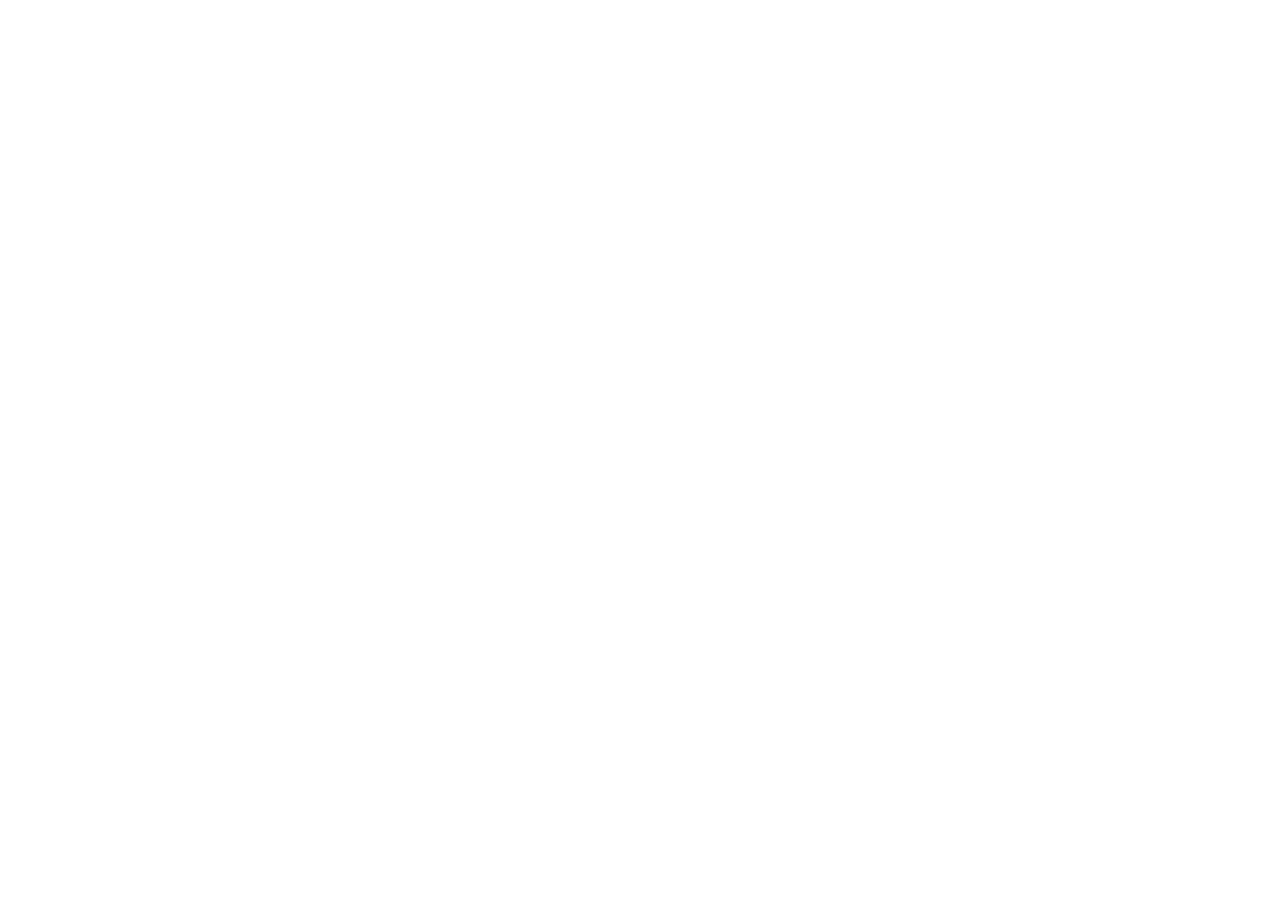
==== index.html @ fe797077 "init project" ====
<!DOCTYPE html>
<html lang="en">

<head>
    <meta charset="UTF-8">
    <meta name="viewport" content="width=device-width, initial-scale=1.0">
    <meta http-equiv="X-UA-Compatible" content="ie=edge">
    <title>Document</title>
</head>

<body>

</body>

</html>
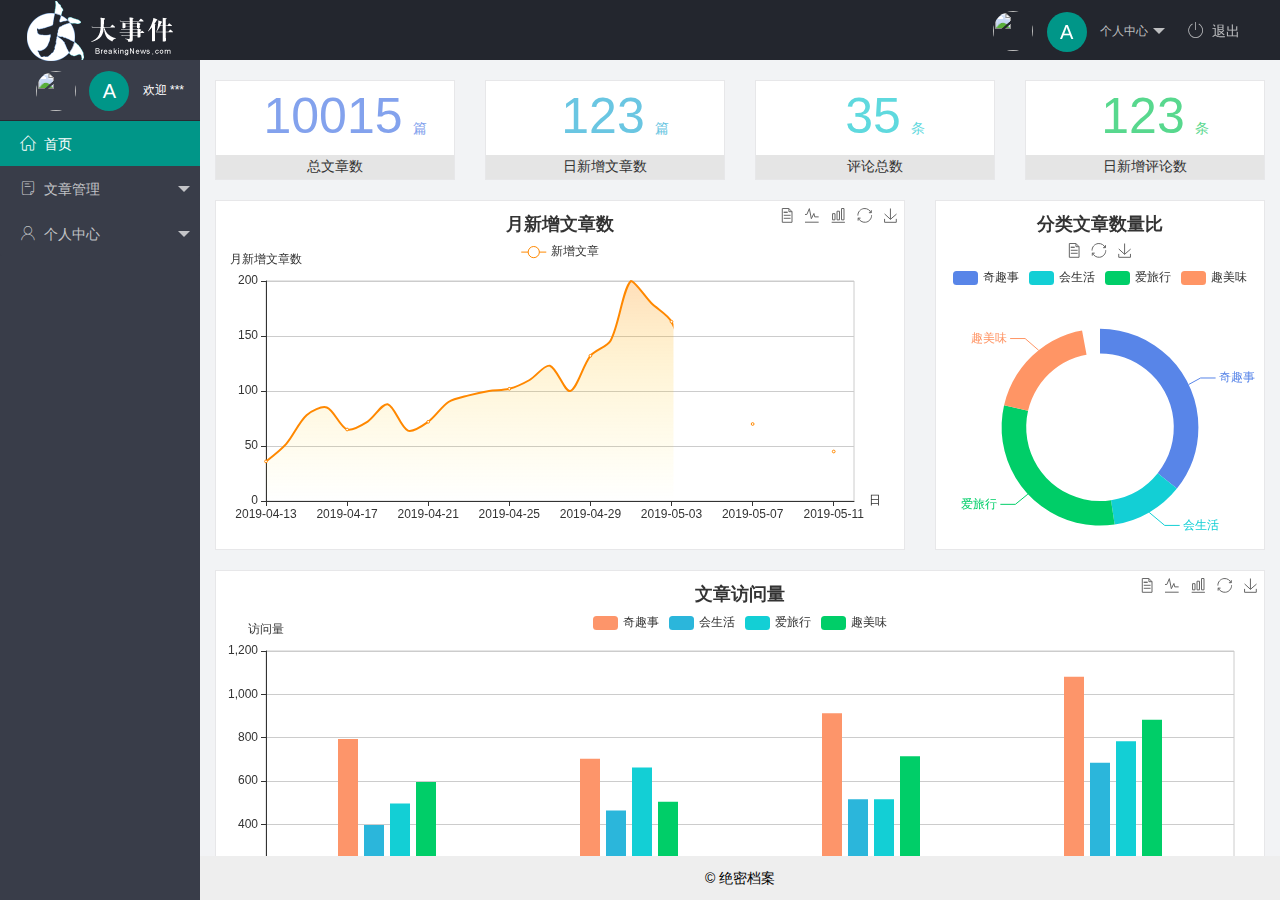
==== commit b5f67b08: "用户头像注册完成" ====
--- a/index.html
+++ b/index.html
@@ -2,14 +2,107 @@
 <html lang="en">
 
 <head>
-    <meta charset="UTF-8">
-    <meta name="viewport" content="width=device-width, initial-scale=1.0">
-    <meta http-equiv="X-UA-Compatible" content="ie=edge">
-    <title>Document</title>
+    <meta charset="UTF-8" />
+    <meta name="viewport" content="width=device-width, initial-scale=1.0" />
+    <title>后台主页</title>
+    <!-- 导入 layui 的样式表 -->
+    <link rel="stylesheet" href="./assets/lib/layui/css/layui.css" />
+    <!-- 导入第三方图标库 -->
+    <link rel="stylesheet" href="/assets/fonts/iconfont.css" />
+    <!-- 导入自己的样式表 -->
+    <link rel="stylesheet" href="./assets/css/index.css" />
 </head>
 
-<body>
+<body class="layui-layout-body">
+    <div class="layui-layout layui-layout-admin">
+        <div class="layui-header">
+            <div class="layui-logo">
+                <img src="./assets/images/logo.png" alt="" />
+            </div>
+            <!-- 头部区域（可配合layui已有的水平导航） -->
+            <ul class="layui-nav layui-layout-right">
+                <li class="layui-nav-item">
+                    <a href="javascript:;" class="userinfo">
+                        <img src="http://t.cn/RCzsdCq" class="layui-nav-img" />
+                        <span class="text-avatar">A</span> 个人中心
+                    </a>
+                    <dl class="layui-nav-child">
+                        <dd><a href="">基本资料</a></dd>
+                        <dd><a href="">更换头像</a></dd>
+                        <dd><a href="">重置密码</a></dd>
+                    </dl>
+                </li>
+                <li class="layui-nav-item">
+                    <a href=""><span class="iconfont icon-tuichu"></span>退出</a>
+                </li>
+            </ul>
+        </div>
 
+        <div class="layui-side layui-bg-black">
+            <div class="layui-side-scroll">
+                <div class="userinfo">
+                    <img src="http://t.cn/RCzsdCq" class="layui-nav-img" />
+                    <span class="text-avatar">A</span>
+                    <span id="welcome">欢迎 ***</span>
+                </div>
+                <!-- 左侧导航区域（可配合layui已有的垂直导航） -->
+                <!-- 添加 lay-shrink="all" 为了互斥性，控制是否展示其他兄弟子导航栏是否展开-->
+                <ul class="layui-nav layui-nav-tree" lay-shrink="all">
+                    <!--在47行代码添加 layui-this是为了显示首页高亮效果-->
+                    <li class="layui-nav-item layui-this">
+                        <!-- target="fm" 意思是指定在某一项打开  见82行代码 -->
+                        <a href="./home/dashboard.html" target="fm"><span class="iconfont icon-home"></span>首页</a>
+                    </li>
+                    <li class="layui-nav-item">
+                        <a class="" href="javascript:;"><span class="iconfont icon-16"></span>文章管理</a>
+                        <dl class="layui-nav-child">
+                            <dd>
+                                <a href="javascript:;"><i class="layui-icon layui-icon-app"></i>文章类别</a>
+                            </dd>
+                            <dd>
+                                <a href="javascript:;"><i class="layui-icon layui-icon-app"></i>文章列表</a>
+                            </dd>
+                            <dd>
+                                <a href="javascript:;"><i class="layui-icon layui-icon-app"></i>发布文章</a>
+                            </dd>
+                        </dl>
+                    </li>
+                    <li class="layui-nav-item">
+                        <a href="javascript:;"><span class="iconfont icon-user"></span>个人中心</a>
+                        <dl class="layui-nav-child">
+                            <dd>
+                                <a href="javascript:;"><i class="layui-icon layui-icon-app"></i>基本资料</a>
+                            </dd>
+                            <dd>
+                                <a href="javascript:;"><i class="layui-icon layui-icon-app"></i>更换头像</a>
+                            </dd>
+                            <dd>
+                                <a href="javascript:;"><i class="layui-icon layui-icon-app"></i>重置密码</a>
+                            </dd>
+                        </dl>
+                    </li>
+                </ul>
+            </div>
+        </div>
+
+        <div class="layui-body">
+            <!-- 内容主体区域 -->
+            <iframe name="fm" src="./home/dashboard.html" frameborder="0"></iframe>
+        </div>
+
+        <div class="layui-footer">
+            <!-- 底部固定区域 -->
+            © 绝密档案
+        </div>
+    </div>
+    <!-- 导入 layui 的JS文件 -->
+    <script src="./assets/lib/layui/layui.all.js"></script>
+    <!-- 导入jquery -->
+    <script src="./assets/lib/jquery.js"></script>
+    <!-- 导入自己封装的seabWPI文件 是为了访问url链接成功-->
+    <script src="./assets/js/baseAPI.js"></script>
+    <!-- 导入自己的index.js文件 -->
+    <script src="./assets/js/index.js"></script>
 </body>
 
 </html>--- a/assets/lib/layui/css/layui.css
+++ b/assets/lib/layui/css/layui.css
@@ -0,0 +1,2 @@
+/** layui-v2.5.5 MIT License By https://www.layui.com */
+ .layui-inline,img{display:inline-block;vertical-align:middle}h1,h2,h3,h4,h5,h6{font-weight:400}.layui-edge,.layui-header,.layui-inline,.layui-main{position:relative}.layui-body,.layui-edge,.layui-elip{overflow:hidden}.layui-btn,.layui-edge,.layui-inline,img{vertical-align:middle}.layui-btn,.layui-disabled,.layui-icon,.layui-unselect{-moz-user-select:none;-webkit-user-select:none;-ms-user-select:none}.layui-elip,.layui-form-checkbox span,.layui-form-pane .layui-form-label{text-overflow:ellipsis;white-space:nowrap}.layui-breadcrumb,.layui-tree-btnGroup{visibility:hidden}blockquote,body,button,dd,div,dl,dt,form,h1,h2,h3,h4,h5,h6,input,li,ol,p,pre,td,textarea,th,ul{margin:0;padding:0;-webkit-tap-highlight-color:rgba(0,0,0,0)}a:active,a:hover{outline:0}img{border:none}li{list-style:none}table{border-collapse:collapse;border-spacing:0}h4,h5,h6{font-size:100%}button,input,optgroup,option,select,textarea{font-family:inherit;font-size:inherit;font-style:inherit;font-weight:inherit;outline:0}pre{white-space:pre-wrap;white-space:-moz-pre-wrap;white-space:-pre-wrap;white-space:-o-pre-wrap;word-wrap:break-word}body{line-height:24px;font:14px Helvetica Neue,Helvetica,PingFang SC,Tahoma,Arial,sans-serif}hr{height:1px;margin:10px 0;border:0;clear:both}a{color:#333;text-decoration:none}a:hover{color:#777}a cite{font-style:normal;*cursor:pointer}.layui-border-box,.layui-border-box *{box-sizing:border-box}.layui-box,.layui-box *{box-sizing:content-box}.layui-clear{clear:both;*zoom:1}.layui-clear:after{content:'\20';clear:both;*zoom:1;display:block;height:0}.layui-inline{*display:inline;*zoom:1}.layui-edge{display:inline-block;width:0;height:0;border-width:6px;border-style:dashed;border-color:transparent}.layui-edge-top{top:-4px;border-bottom-color:#999;border-bottom-style:solid}.layui-edge-right{border-left-color:#999;border-left-style:solid}.layui-edge-bottom{top:2px;border-top-color:#999;border-top-style:solid}.layui-edge-left{border-right-color:#999;border-right-style:solid}.layui-disabled,.layui-disabled:hover{color:#d2d2d2!important;cursor:not-allowed!important}.layui-circle{border-radius:100%}.layui-show{display:block!important}.layui-hide{display:none!important}@font-face{font-family:layui-icon;src:url(../font/iconfont.eot?v=250);src:url(../font/iconfont.eot?v=250#iefix) format('embedded-opentype'),url(../font/iconfont.woff2?v=250) format('woff2'),url(../font/iconfont.woff?v=250) format('woff'),url(../font/iconfont.ttf?v=250) format('truetype'),url(../font/iconfont.svg?v=250#layui-icon) format('svg')}.layui-icon{font-family:layui-icon!important;font-size:16px;font-style:normal;-webkit-font-smoothing:antialiased;-moz-osx-font-smoothing:grayscale}.layui-icon-reply-fill:before{content:"\e611"}.layui-icon-set-fill:before{content:"\e614"}.layui-icon-menu-fill:before{content:"\e60f"}.layui-icon-search:before{content:"\e615"}.layui-icon-share:before{content:"\e641"}.layui-icon-set-sm:before{content:"\e620"}.layui-icon-engine:before{content:"\e628"}.layui-icon-close:before{content:"\1006"}.layui-icon-close-fill:before{content:"\1007"}.layui-icon-chart-screen:before{content:"\e629"}.layui-icon-star:before{content:"\e600"}.layui-icon-circle-dot:before{content:"\e617"}.layui-icon-chat:before{content:"\e606"}.layui-icon-release:before{content:"\e609"}.layui-icon-list:before{content:"\e60a"}.layui-icon-chart:before{content:"\e62c"}.layui-icon-ok-circle:before{content:"\1005"}.layui-icon-layim-theme:before{content:"\e61b"}.layui-icon-table:before{content:"\e62d"}.layui-icon-right:before{content:"\e602"}.layui-icon-left:before{content:"\e603"}.layui-icon-cart-simple:before{content:"\e698"}.layui-icon-face-cry:before{content:"\e69c"}.layui-icon-face-smile:before{content:"\e6af"}.layui-icon-survey:before{content:"\e6b2"}.layui-icon-tree:before{content:"\e62e"}.layui-icon-upload-circle:before{content:"\e62f"}.layui-icon-add-circle:before{content:"\e61f"}.layui-icon-download-circle:before{content:"\e601"}.layui-icon-templeate-1:before{content:"\e630"}.layui-icon-util:before{content:"\e631"}.layui-icon-face-surprised:before{content:"\e664"}.layui-icon-edit:before{content:"\e642"}.layui-icon-speaker:before{content:"\e645"}.layui-icon-down:before{content:"\e61a"}.layui-icon-file:before{content:"\e621"}.layui-icon-layouts:before{content:"\e632"}.layui-icon-rate-half:before{content:"\e6c9"}.layui-icon-add-circle-fine:before{content:"\e608"}.layui-icon-prev-circle:before{content:"\e633"}.layui-icon-read:before{content:"\e705"}.layui-icon-404:before{content:"\e61c"}.layui-icon-carousel:before{content:"\e634"}.layui-icon-help:before{content:"\e607"}.layui-icon-code-circle:before{content:"\e635"}.layui-icon-water:before{content:"\e636"}.layui-icon-username:before{content:"\e66f"}.layui-icon-find-fill:before{content:"\e670"}.layui-icon-about:before{content:"\e60b"}.layui-icon-location:before{content:"\e715"}.layui-icon-up:before{content:"\e619"}.layui-icon-pause:before{content:"\e651"}.layui-icon-date:before{content:"\e637"}.layui-icon-layim-uploadfile:before{content:"\e61d"}.layui-icon-delete:before{content:"\e640"}.layui-icon-play:before{content:"\e652"}.layui-icon-top:before{content:"\e604"}.layui-icon-friends:before{content:"\e612"}.layui-icon-refresh-3:before{content:"\e9aa"}.layui-icon-ok:before{content:"\e605"}.layui-icon-layer:before{content:"\e638"}.layui-icon-face-smile-fine:before{content:"\e60c"}.layui-icon-dollar:before{content:"\e659"}.layui-icon-group:before{content:"\e613"}.layui-icon-layim-download:before{content:"\e61e"}.layui-icon-picture-fine:before{content:"\e60d"}.layui-icon-link:before{content:"\e64c"}.layui-icon-diamond:before{content:"\e735"}.layui-icon-log:before{content:"\e60e"}.layui-icon-rate-solid:before{content:"\e67a"}.layui-icon-fonts-del:before{content:"\e64f"}.layui-icon-unlink:before{content:"\e64d"}.layui-icon-fonts-clear:before{content:"\e639"}.layui-icon-triangle-r:before{content:"\e623"}.layui-icon-circle:before{content:"\e63f"}.layui-icon-radio:before{content:"\e643"}.layui-icon-align-center:before{content:"\e647"}.layui-icon-align-right:before{content:"\e648"}.layui-icon-align-left:before{content:"\e649"}.layui-icon-loading-1:before{content:"\e63e"}.layui-icon-return:before{content:"\e65c"}.layui-icon-fonts-strong:before{content:"\e62b"}.layui-icon-upload:before{content:"\e67c"}.layui-icon-dialogue:before{content:"\e63a"}.layui-icon-video:before{content:"\e6ed"}.layui-icon-headset:before{content:"\e6fc"}.layui-icon-cellphone-fine:before{content:"\e63b"}.layui-icon-add-1:before{content:"\e654"}.layui-icon-face-smile-b:before{content:"\e650"}.layui-icon-fonts-html:before{content:"\e64b"}.layui-icon-form:before{content:"\e63c"}.layui-icon-cart:before{content:"\e657"}.layui-icon-camera-fill:before{content:"\e65d"}.layui-icon-tabs:before{content:"\e62a"}.layui-icon-fonts-code:before{content:"\e64e"}.layui-icon-fire:before{content:"\e756"}.layui-icon-set:before{content:"\e716"}.layui-icon-fonts-u:before{content:"\e646"}.layui-icon-triangle-d:before{content:"\e625"}.layui-icon-tips:before{content:"\e702"}.layui-icon-picture:before{content:"\e64a"}.layui-icon-more-vertical:before{content:"\e671"}.layui-icon-flag:before{content:"\e66c"}.layui-icon-loading:before{content:"\e63d"}.layui-icon-fonts-i:before{content:"\e644"}.layui-icon-refresh-1:before{content:"\e666"}.layui-icon-rmb:before{content:"\e65e"}.layui-icon-home:before{content:"\e68e"}.layui-icon-user:before{content:"\e770"}.layui-icon-notice:before{content:"\e667"}.layui-icon-login-weibo:before{content:"\e675"}.layui-icon-voice:before{content:"\e688"}.layui-icon-upload-drag:before{content:"\e681"}.layui-icon-login-qq:before{content:"\e676"}.layui-icon-snowflake:before{content:"\e6b1"}.layui-icon-file-b:before{content:"\e655"}.layui-icon-template:before{content:"\e663"}.layui-icon-auz:before{content:"\e672"}.layui-icon-console:before{content:"\e665"}.layui-icon-app:before{content:"\e653"}.layui-icon-prev:before{content:"\e65a"}.layui-icon-website:before{content:"\e7ae"}.layui-icon-next:before{content:"\e65b"}.layui-icon-component:before{content:"\e857"}.layui-icon-more:before{content:"\e65f"}.layui-icon-login-wechat:before{content:"\e677"}.layui-icon-shrink-right:before{content:"\e668"}.layui-icon-spread-left:before{content:"\e66b"}.layui-icon-camera:before{content:"\e660"}.layui-icon-note:before{content:"\e66e"}.layui-icon-refresh:before{content:"\e669"}.layui-icon-female:before{content:"\e661"}.layui-icon-male:before{content:"\e662"}.layui-icon-password:before{content:"\e673"}.layui-icon-senior:before{content:"\e674"}.layui-icon-theme:before{content:"\e66a"}.layui-icon-tread:before{content:"\e6c5"}.layui-icon-praise:before{content:"\e6c6"}.layui-icon-star-fill:before{content:"\e658"}.layui-icon-rate:before{content:"\e67b"}.layui-icon-template-1:before{content:"\e656"}.layui-icon-vercode:before{content:"\e679"}.layui-icon-cellphone:before{content:"\e678"}.layui-icon-screen-full:before{content:"\e622"}.layui-icon-screen-restore:before{content:"\e758"}.layui-icon-cols:before{content:"\e610"}.layui-icon-export:before{content:"\e67d"}.layui-icon-print:before{content:"\e66d"}.layui-icon-slider:before{content:"\e714"}.layui-icon-addition:before{content:"\e624"}.layui-icon-subtraction:before{content:"\e67e"}.layui-icon-service:before{content:"\e626"}.layui-icon-transfer:before{content:"\e691"}.layui-main{width:1140px;margin:0 auto}.layui-header{z-index:1000;height:60px}.layui-header a:hover{transition:all .5s;-webkit-transition:all .5s}.layui-side{position:fixed;left:0;top:0;bottom:0;z-index:999;width:200px;overflow-x:hidden}.layui-side-scroll{position:relative;width:220px;height:100%;overflow-x:hidden}.layui-body{position:absolute;left:200px;right:0;top:0;bottom:0;z-index:998;width:auto;overflow-y:auto;box-sizing:border-box}.layui-layout-body{overflow:hidden}.layui-layout-admin .layui-header{background-color:#23262E}.layui-layout-admin .layui-side{top:60px;width:200px;overflow-x:hidden}.layui-layout-admin .layui-body{position:fixed;top:60px;bottom:44px}.layui-layout-admin .layui-main{width:auto;margin:0 15px}.layui-layout-admin .layui-footer{position:fixed;left:200px;right:0;bottom:0;height:44px;line-height:44px;padding:0 15px;background-color:#eee}.layui-layout-admin .layui-logo{position:absolute;left:0;top:0;width:200px;height:100%;line-height:60px;text-align:center;color:#009688;font-size:16px}.layui-layout-admin .layui-header .layui-nav{background:0 0}.layui-layout-left{position:absolute!important;left:200px;top:0}.layui-layout-right{position:absolute!important;right:0;top:0}.layui-container{position:relative;margin:0 auto;padding:0 15px;box-sizing:border-box}.layui-fluid{position:relative;margin:0 auto;padding:0 15px}.layui-row:after,.layui-row:before{content:'';display:block;clear:both}.layui-col-lg1,.layui-col-lg10,.layui-col-lg11,.layui-col-lg12,.layui-col-lg2,.layui-col-lg3,.layui-col-lg4,.layui-col-lg5,.layui-col-lg6,.layui-col-lg7,.layui-col-lg8,.layui-col-lg9,.layui-col-md1,.layui-col-md10,.layui-col-md11,.layui-col-md12,.layui-col-md2,.layui-col-md3,.layui-col-md4,.layui-col-md5,.layui-col-md6,.layui-col-md7,.layui-col-md8,.layui-col-md9,.layui-col-sm1,.layui-col-sm10,.layui-col-sm11,.layui-col-sm12,.layui-col-sm2,.layui-col-sm3,.layui-col-sm4,.layui-col-sm5,.layui-col-sm6,.layui-col-sm7,.layui-col-sm8,.layui-col-sm9,.layui-col-xs1,.layui-col-xs10,.layui-col-xs11,.layui-col-xs12,.layui-col-xs2,.layui-col-xs3,.layui-col-xs4,.layui-col-xs5,.layui-col-xs6,.layui-col-xs7,.layui-col-xs8,.layui-col-xs9{position:relative;display:block;box-sizing:border-box}.layui-col-xs1,.layui-col-xs10,.layui-col-xs11,.layui-col-xs12,.layui-col-xs2,.layui-col-xs3,.layui-col-xs4,.layui-col-xs5,.layui-col-xs6,.layui-col-xs7,.layui-col-xs8,.layui-col-xs9{float:left}.layui-col-xs1{width:8.33333333%}.layui-col-xs2{width:16.66666667%}.layui-col-xs3{width:25%}.layui-col-xs4{width:33.33333333%}.layui-col-xs5{width:41.66666667%}.layui-col-xs6{width:50%}.layui-col-xs7{width:58.33333333%}.layui-col-xs8{width:66.66666667%}.layui-col-xs9{width:75%}.layui-col-xs10{width:83.33333333%}.layui-col-xs11{width:91.66666667%}.layui-col-xs12{width:100%}.layui-col-xs-offset1{margin-left:8.33333333%}.layui-col-xs-offset2{margin-left:16.66666667%}.layui-col-xs-offset3{margin-left:25%}.layui-col-xs-offset4{margin-left:33.33333333%}.layui-col-xs-offset5{margin-left:41.66666667%}.layui-col-xs-offset6{margin-left:50%}.layui-col-xs-offset7{margin-left:58.33333333%}.layui-col-xs-offset8{margin-left:66.66666667%}.layui-col-xs-offset9{margin-left:75%}.layui-col-xs-offset10{margin-left:83.33333333%}.layui-col-xs-offset11{margin-left:91.66666667%}.layui-col-xs-offset12{margin-left:100%}@media screen and (max-width:768px){.layui-hide-xs{display:none!important}.layui-show-xs-block{display:block!important}.layui-show-xs-inline{display:inline!important}.layui-show-xs-inline-block{display:inline-block!important}}@media screen and (min-width:768px){.layui-container{width:750px}.layui-hide-sm{display:none!important}.layui-show-sm-block{display:block!important}.layui-show-sm-inline{display:inline!important}.layui-show-sm-inline-block{display:inline-block!important}.layui-col-sm1,.layui-col-sm10,.layui-col-sm11,.layui-col-sm12,.layui-col-sm2,.layui-col-sm3,.layui-col-sm4,.layui-col-sm5,.layui-col-sm6,.layui-col-sm7,.layui-col-sm8,.layui-col-sm9{float:left}.layui-col-sm1{width:8.33333333%}.layui-col-sm2{width:16.66666667%}.layui-col-sm3{width:25%}.layui-col-sm4{width:33.33333333%}.layui-col-sm5{width:41.66666667%}.layui-col-sm6{width:50%}.layui-col-sm7{width:58.33333333%}.layui-col-sm8{width:66.66666667%}.layui-col-sm9{width:75%}.layui-col-sm10{width:83.33333333%}.layui-col-sm11{width:91.66666667%}.layui-col-sm12{width:100%}.layui-col-sm-offset1{margin-left:8.33333333%}.layui-col-sm-offset2{margin-left:16.66666667%}.layui-col-sm-offset3{margin-left:25%}.layui-col-sm-offset4{margin-left:33.33333333%}.layui-col-sm-offset5{margin-left:41.66666667%}.layui-col-sm-offset6{margin-left:50%}.layui-col-sm-offset7{margin-left:58.33333333%}.layui-col-sm-offset8{margin-left:66.66666667%}.layui-col-sm-offset9{margin-left:75%}.layui-col-sm-offset10{margin-left:83.33333333%}.layui-col-sm-offset11{margin-left:91.66666667%}.layui-col-sm-offset12{margin-left:100%}}@media screen and (min-width:992px){.layui-container{width:970px}.layui-hide-md{display:none!important}.layui-show-md-block{display:block!important}.layui-show-md-inline{display:inline!important}.layui-show-md-inline-block{display:inline-block!important}.layui-col-md1,.layui-col-md10,.layui-col-md11,.layui-col-md12,.layui-col-md2,.layui-col-md3,.layui-col-md4,.layui-col-md5,.layui-col-md6,.layui-col-md7,.layui-col-md8,.layui-col-md9{float:left}.layui-col-md1{width:8.33333333%}.layui-col-md2{width:16.66666667%}.layui-col-md3{width:25%}.layui-col-md4{width:33.33333333%}.layui-col-md5{width:41.66666667%}.layui-col-md6{width:50%}.layui-col-md7{width:58.33333333%}.layui-col-md8{width:66.66666667%}.layui-col-md9{width:75%}.layui-col-md10{width:83.33333333%}.layui-col-md11{width:91.66666667%}.layui-col-md12{width:100%}.layui-col-md-offset1{margin-left:8.33333333%}.layui-col-md-offset2{margin-left:16.66666667%}.layui-col-md-offset3{margin-left:25%}.layui-col-md-offset4{margin-left:33.33333333%}.layui-col-md-offset5{margin-left:41.66666667%}.layui-col-md-offset6{margin-left:50%}.layui-col-md-offset7{margin-left:58.33333333%}.layui-col-md-offset8{margin-left:66.66666667%}.layui-col-md-offset9{margin-left:75%}.layui-col-md-offset10{margin-left:83.33333333%}.layui-col-md-offset11{margin-left:91.66666667%}.layui-col-md-offset12{margin-left:100%}}@media screen and (min-width:1200px){.layui-container{width:1170px}.layui-hide-lg{display:none!important}.layui-show-lg-block{display:block!important}.layui-show-lg-inline{display:inline!important}.layui-show-lg-inline-block{display:inline-block!important}.layui-col-lg1,.layui-col-lg10,.layui-col-lg11,.layui-col-lg12,.layui-col-lg2,.layui-col-lg3,.layui-col-lg4,.layui-col-lg5,.layui-col-lg6,.layui-col-lg7,.layui-col-lg8,.layui-col-lg9{float:left}.layui-col-lg1{width:8.33333333%}.layui-col-lg2{width:16.66666667%}.layui-col-lg3{width:25%}.layui-col-lg4{width:33.33333333%}.layui-col-lg5{width:41.66666667%}.layui-col-lg6{width:50%}.layui-col-lg7{width:58.33333333%}.layui-col-lg8{width:66.66666667%}.layui-col-lg9{width:75%}.layui-col-lg10{width:83.33333333%}.layui-col-lg11{width:91.66666667%}.layui-col-lg12{width:100%}.layui-col-lg-offset1{margin-left:8.33333333%}.layui-col-lg-offset2{margin-left:16.66666667%}.layui-col-lg-offset3{margin-left:25%}.layui-col-lg-offset4{margin-left:33.33333333%}.layui-col-lg-offset5{margin-left:41.66666667%}.layui-col-lg-offset6{margin-left:50%}.layui-col-lg-offset7{margin-left:58.33333333%}.layui-col-lg-offset8{margin-left:66.66666667%}.layui-col-lg-offset9{margin-left:75%}.layui-col-lg-offset10{margin-left:83.33333333%}.layui-col-lg-offset11{margin-left:91.66666667%}.layui-col-lg-offset12{margin-left:100%}}.layui-col-space1{margin:-.5px}.layui-col-space1>*{padding:.5px}.layui-col-space3{margin:-1.5px}.layui-col-space3>*{padding:1.5px}.layui-col-space5{margin:-2.5px}.layui-col-space5>*{padding:2.5px}.layui-col-space8{margin:-3.5px}.layui-col-space8>*{padding:3.5px}.layui-col-space10{margin:-5px}.layui-col-space10>*{padding:5px}.layui-col-space12{margin:-6px}.layui-col-space12>*{padding:6px}.layui-col-space15{margin:-7.5px}.layui-col-space15>*{padding:7.5px}.layui-col-space18{margin:-9px}.layui-col-space18>*{padding:9px}.layui-col-space20{margin:-10px}.layui-col-space20>*{padding:10px}.layui-col-space22{margin:-11px}.layui-col-space22>*{padding:11px}.layui-col-space25{margin:-12.5px}.layui-col-space25>*{padding:12.5px}.layui-col-space30{margin:-15px}.layui-col-space30>*{padding:15px}.layui-btn,.layui-input,.layui-select,.layui-textarea,.layui-upload-button{outline:0;-webkit-appearance:none;transition:all .3s;-webkit-transition:all .3s;box-sizing:border-box}.layui-elem-quote{margin-bottom:10px;padding:15px;line-height:22px;border-left:5px solid #009688;border-radius:0 2px 2px 0;background-color:#f2f2f2}.layui-quote-nm{border-style:solid;border-width:1px 1px 1px 5px;background:0 0}.layui-elem-field{margin-bottom:10px;padding:0;border-width:1px;border-style:solid}.layui-elem-field legend{margin-left:20px;padding:0 10px;font-size:20px;font-weight:300}.layui-field-title{margin:10px 0 20px;border-width:1px 0 0}.layui-field-box{padding:10px 15px}.layui-field-title .layui-field-box{padding:10px 0}.layui-progress{position:relative;height:6px;border-radius:20px;background-color:#e2e2e2}.layui-progress-bar{position:absolute;left:0;top:0;width:0;max-width:100%;height:6px;border-radius:20px;text-align:right;background-color:#5FB878;transition:all .3s;-webkit-transition:all .3s}.layui-progress-big,.layui-progress-big .layui-progress-bar{height:18px;line-height:18px}.layui-progress-text{position:relative;top:-20px;line-height:18px;font-size:12px;color:#666}.layui-progress-big .layui-progress-text{position:static;padding:0 10px;color:#fff}.layui-collapse{border-width:1px;border-style:solid;border-radius:2px}.layui-colla-content,.layui-colla-item{border-top-width:1px;border-top-style:solid}.layui-colla-item:first-child{border-top:none}.layui-colla-title{position:relative;height:42px;line-height:42px;padding:0 15px 0 35px;color:#333;background-color:#f2f2f2;cursor:pointer;font-size:14px;overflow:hidden}.layui-colla-content{display:none;padding:10px 15px;line-height:22px;color:#666}.layui-colla-icon{position:absolute;left:15px;top:0;font-size:14px}.layui-card{margin-bottom:15px;border-radius:2px;background-color:#fff;box-shadow:0 1px 2px 0 rgba(0,0,0,.05)}.layui-card:last-child{margin-bottom:0}.layui-card-header{position:relative;height:42px;line-height:42px;padding:0 15px;border-bottom:1px solid #f6f6f6;color:#333;border-radius:2px 2px 0 0;font-size:14px}.layui-bg-black,.layui-bg-blue,.layui-bg-cyan,.layui-bg-green,.layui-bg-orange,.layui-bg-red{color:#fff!important}.layui-card-body{position:relative;padding:10px 15px;line-height:24px}.layui-card-body[pad15]{padding:15px}.layui-card-body[pad20]{padding:20px}.layui-card-body .layui-table{margin:5px 0}.layui-card .layui-tab{margin:0}.layui-panel-window{position:relative;padding:15px;border-radius:0;border-top:5px solid #E6E6E6;background-color:#fff}.layui-auxiliar-moving{position:fixed;left:0;right:0;top:0;bottom:0;width:100%;height:100%;background:0 0;z-index:9999999999}.layui-form-label,.layui-form-mid,.layui-form-select,.layui-input-block,.layui-input-inline,.layui-textarea{position:relative}.layui-bg-red{background-color:#FF5722!important}.layui-bg-orange{background-color:#FFB800!important}.layui-bg-green{background-color:#009688!important}.layui-bg-cyan{background-color:#2F4056!important}.layui-bg-blue{background-color:#1E9FFF!important}.layui-bg-black{background-color:#393D49!important}.layui-bg-gray{background-color:#eee!important;color:#666!important}.layui-badge-rim,.layui-colla-content,.layui-colla-item,.layui-collapse,.layui-elem-field,.layui-form-pane .layui-form-item[pane],.layui-form-pane .layui-form-label,.layui-input,.layui-layedit,.layui-layedit-tool,.layui-quote-nm,.layui-select,.layui-tab-bar,.layui-tab-card,.layui-tab-title,.layui-tab-title .layui-this:after,.layui-textarea{border-color:#e6e6e6}.layui-timeline-item:before,hr{background-color:#e6e6e6}.layui-text{line-height:22px;font-size:14px;color:#666}.layui-text h1,.layui-text h2,.layui-text h3{font-weight:500;color:#333}.layui-text h1{font-size:30px}.layui-text h2{font-size:24px}.layui-text h3{font-size:18px}.layui-text a:not(.layui-btn){color:#01AAED}.layui-text a:not(.layui-btn):hover{text-decoration:underline}.layui-text ul{padding:5px 0 5px 15px}.layui-text ul li{margin-top:5px;list-style-type:disc}.layui-text em,.layui-word-aux{color:#999!important;padding:0 5px!important}.layui-btn{display:inline-block;height:38px;line-height:38px;padding:0 18px;background-color:#009688;color:#fff;white-space:nowrap;text-align:center;font-size:14px;border:none;border-radius:2px;cursor:pointer}.layui-btn:hover{opacity:.8;filter:alpha(opacity=80);color:#fff}.layui-btn:active{opacity:1;filter:alpha(opacity=100)}.layui-btn+.layui-btn{margin-left:10px}.layui-btn-container{font-size:0}.layui-btn-container .layui-btn{margin-right:10px;margin-bottom:10px}.layui-btn-container .layui-btn+.layui-btn{margin-left:0}.layui-table .layui-btn-container .layui-btn{margin-bottom:9px}.layui-btn-radius{border-radius:100px}.layui-btn .layui-icon{margin-right:3px;font-size:18px;vertical-align:bottom;vertical-align:middle\9}.layui-btn-primary{border:1px solid #C9C9C9;background-color:#fff;color:#555}.layui-btn-primary:hover{border-color:#009688;color:#333}.layui-btn-normal{background-color:#1E9FFF}.layui-btn-warm{background-color:#FFB800}.layui-btn-danger{background-color:#FF5722}.layui-btn-checked{background-color:#5FB878}.layui-btn-disabled,.layui-btn-disabled:active,.layui-btn-disabled:hover{border:1px solid #e6e6e6;background-color:#FBFBFB;color:#C9C9C9;cursor:not-allowed;opacity:1}.layui-btn-lg{height:44px;line-height:44px;padding:0 25px;font-size:16px}.layui-btn-sm{height:30px;line-height:30px;padding:0 10px;font-size:12px}.layui-btn-sm i{font-size:16px!important}.layui-btn-xs{height:22px;line-height:22px;padding:0 5px;font-size:12px}.layui-btn-xs i{font-size:14px!important}.layui-btn-group{display:inline-block;vertical-align:middle;font-size:0}.layui-btn-group .layui-btn{margin-left:0!important;margin-right:0!important;border-left:1px solid rgba(255,255,255,.5);border-radius:0}.layui-btn-group .layui-btn-primary{border-left:none}.layui-btn-group .layui-btn-primary:hover{border-color:#C9C9C9;color:#009688}.layui-btn-group .layui-btn:first-child{border-left:none;border-radius:2px 0 0 2px}.layui-btn-group .layui-btn-primary:first-child{border-left:1px solid #c9c9c9}.layui-btn-group .layui-btn:last-child{border-radius:0 2px 2px 0}.layui-btn-group .layui-btn+.layui-btn{margin-left:0}.layui-btn-group+.layui-btn-group{margin-left:10px}.layui-btn-fluid{width:100%}.layui-input,.layui-select,.layui-textarea{height:38px;line-height:1.3;line-height:38px\9;border-width:1px;border-style:solid;background-color:#fff;border-radius:2px}.layui-input::-webkit-input-placeholder,.layui-select::-webkit-input-placeholder,.layui-textarea::-webkit-input-placeholder{line-height:1.3}.layui-input,.layui-textarea{display:block;width:100%;padding-left:10px}.layui-input:hover,.layui-textarea:hover{border-color:#D2D2D2!important}.layui-input:focus,.layui-textarea:focus{border-color:#C9C9C9!important}.layui-textarea{min-height:100px;height:auto;line-height:20px;padding:6px 10px;resize:vertical}.layui-select{padding:0 10px}.layui-form input[type=checkbox],.layui-form input[type=radio],.layui-form select{display:none}.layui-form [lay-ignore]{display:initial}.layui-form-item{margin-bottom:15px;clear:both;*zoom:1}.layui-form-item:after{content:'\20';clear:both;*zoom:1;display:block;height:0}.layui-form-label{float:left;display:block;padding:9px 15px;width:80px;font-weight:400;line-height:20px;text-align:right}.layui-form-label-col{display:block;float:none;padding:9px 0;line-height:20px;text-align:left}.layui-form-item .layui-inline{margin-bottom:5px;margin-right:10px}.layui-input-block{margin-left:110px;min-height:36px}.layui-input-inline{display:inline-block;vertical-align:middle}.layui-form-item .layui-input-inline{float:left;width:190px;margin-right:10px}.layui-form-text .layui-input-inline{width:auto}.layui-form-mid{float:left;display:block;padding:9px 0!important;line-height:20px;margin-right:10px}.layui-form-danger+.layui-form-select .layui-input,.layui-form-danger:focus{border-color:#FF5722!important}.layui-form-select .layui-input{padding-right:30px;cursor:pointer}.layui-form-select .layui-edge{position:absolute;right:10px;top:50%;margin-top:-3px;cursor:pointer;border-width:6px;border-top-color:#c2c2c2;border-top-style:solid;transition:all .3s;-webkit-transition:all .3s}.layui-form-select dl{display:none;position:absolute;left:0;top:42px;padding:5px 0;z-index:899;min-width:100%;border:1px solid #d2d2d2;max-height:300px;overflow-y:auto;background-color:#fff;border-radius:2px;box-shadow:0 2px 4px rgba(0,0,0,.12);box-sizing:border-box}.layui-form-select dl dd,.layui-form-select dl dt{padding:0 10px;line-height:36px;white-space:nowrap;overflow:hidden;text-overflow:ellipsis}.layui-form-select dl dt{font-size:12px;color:#999}.layui-form-select dl dd{cursor:pointer}.layui-form-select dl dd:hover{background-color:#f2f2f2;-webkit-transition:.5s all;transition:.5s all}.layui-form-select .layui-select-group dd{padding-left:20px}.layui-form-select dl dd.layui-select-tips{padding-left:10px!important;color:#999}.layui-form-select dl dd.layui-this{background-color:#5FB878;color:#fff}.layui-form-checkbox,.layui-form-select dl dd.layui-disabled{background-color:#fff}.layui-form-selected dl{display:block}.layui-form-checkbox,.layui-form-checkbox *,.layui-form-switch{display:inline-block;vertical-align:middle}.layui-form-selected .layui-edge{margin-top:-9px;-webkit-transform:rotate(180deg);transform:rotate(180deg);margin-top:-3px\9}:root .layui-form-selected .layui-edge{margin-top:-9px\0/IE9}.layui-form-selectup dl{top:auto;bottom:42px}.layui-select-none{margin:5px 0;text-align:center;color:#999}.layui-select-disabled .layui-disabled{border-color:#eee!important}.layui-select-disabled .layui-edge{border-top-color:#d2d2d2}.layui-form-checkbox{position:relative;height:30px;line-height:30px;margin-right:10px;padding-right:30px;cursor:pointer;font-size:0;-webkit-transition:.1s linear;transition:.1s linear;box-sizing:border-box}.layui-form-checkbox span{padding:0 10px;height:100%;font-size:14px;border-radius:2px 0 0 2px;background-color:#d2d2d2;color:#fff;overflow:hidden}.layui-form-checkbox:hover span{background-color:#c2c2c2}.layui-form-checkbox i{position:absolute;right:0;top:0;width:30px;height:28px;border:1px solid #d2d2d2;border-left:none;border-radius:0 2px 2px 0;color:#fff;font-size:20px;text-align:center}.layui-form-checkbox:hover i{border-color:#c2c2c2;color:#c2c2c2}.layui-form-checked,.layui-form-checked:hover{border-color:#5FB878}.layui-form-checked span,.layui-form-checked:hover span{background-color:#5FB878}.layui-form-checked i,.layui-form-checked:hover i{color:#5FB878}.layui-form-item .layui-form-checkbox{margin-top:4px}.layui-form-checkbox[lay-skin=primary]{height:auto!important;line-height:normal!important;min-width:18px;min-height:18px;border:none!important;margin-right:0;padding-left:28px;padding-right:0;background:0 0}.layui-form-checkbox[lay-skin=primary] span{padding-left:0;padding-right:15px;line-height:18px;background:0 0;color:#666}.layui-form-checkbox[lay-skin=primary] i{right:auto;left:0;width:16px;height:16px;line-height:16px;border:1px solid #d2d2d2;font-size:12px;border-radius:2px;background-color:#fff;-webkit-transition:.1s linear;transition:.1s linear}.layui-form-checkbox[lay-skin=primary]:hover i{border-color:#5FB878;color:#fff}.layui-form-checked[lay-skin=primary] i{border-color:#5FB878!important;background-color:#5FB878;color:#fff}.layui-checkbox-disbaled[lay-skin=primary] span{background:0 0!important;color:#c2c2c2}.layui-checkbox-disbaled[lay-skin=primary]:hover i{border-color:#d2d2d2}.layui-form-item .layui-form-checkbox[lay-skin=primary]{margin-top:10px}.layui-form-switch{position:relative;height:22px;line-height:22px;min-width:35px;padding:0 5px;margin-top:8px;border:1px solid #d2d2d2;border-radius:20px;cursor:pointer;background-color:#fff;-webkit-transition:.1s linear;transition:.1s linear}.layui-form-switch i{position:absolute;left:5px;top:3px;width:16px;height:16px;border-radius:20px;background-color:#d2d2d2;-webkit-transition:.1s linear;transition:.1s linear}.layui-form-switch em{position:relative;top:0;width:25px;margin-left:21px;padding:0!important;text-align:center!important;color:#999!important;font-style:normal!important;font-size:12px}.layui-form-onswitch{border-color:#5FB878;background-color:#5FB878}.layui-checkbox-disbaled,.layui-checkbox-disbaled i{border-color:#e2e2e2!important}.layui-form-onswitch i{left:100%;margin-left:-21px;background-color:#fff}.layui-form-onswitch em{margin-left:5px;margin-right:21px;color:#fff!important}.layui-checkbox-disbaled span{background-color:#e2e2e2!important}.layui-checkbox-disbaled:hover i{color:#fff!important}[lay-radio]{display:none}.layui-form-radio,.layui-form-radio *{display:inline-block;vertical-align:middle}.layui-form-radio{line-height:28px;margin:6px 10px 0 0;padding-right:10px;cursor:pointer;font-size:0}.layui-form-radio *{font-size:14px}.layui-form-radio>i{margin-right:8px;font-size:22px;color:#c2c2c2}.layui-form-radio>i:hover,.layui-form-radioed>i{color:#5FB878}.layui-radio-disbaled>i{color:#e2e2e2!important}.layui-form-pane .layui-form-label{width:110px;padding:8px 15px;height:38px;line-height:20px;border-width:1px;border-style:solid;border-radius:2px 0 0 2px;text-align:center;background-color:#FBFBFB;overflow:hidden;box-sizing:border-box}.layui-form-pane .layui-input-inline{margin-left:-1px}.layui-form-pane .layui-input-block{margin-left:110px;left:-1px}.layui-form-pane .layui-input{border-radius:0 2px 2px 0}.layui-form-pane .layui-form-text .layui-form-label{float:none;width:100%;border-radius:2px;box-sizing:border-box;text-align:left}.layui-form-pane .layui-form-text .layui-input-inline{display:block;margin:0;top:-1px;clear:both}.layui-form-pane .layui-form-text .layui-input-block{margin:0;left:0;top:-1px}.layui-form-pane .layui-form-text .layui-textarea{min-height:100px;border-radius:0 0 2px 2px}.layui-form-pane .layui-form-checkbox{margin:4px 0 4px 10px}.layui-form-pane .layui-form-radio,.layui-form-pane .layui-form-switch{margin-top:6px;margin-left:10px}.layui-form-pane .layui-form-item[pane]{position:relative;border-width:1px;border-style:solid}.layui-form-pane .layui-form-item[pane] .layui-form-label{position:absolute;left:0;top:0;height:100%;border-width:0 1px 0 0}.layui-form-pane .layui-form-item[pane] .layui-input-inline{margin-left:110px}@media screen and (max-width:450px){.layui-form-item .layui-form-label{text-overflow:ellipsis;overflow:hidden;white-space:nowrap}.layui-form-item .layui-inline{display:block;margin-right:0;margin-bottom:20px;clear:both}.layui-form-item .layui-inline:after{content:'\20';clear:both;display:block;height:0}.layui-form-item .layui-input-inline{display:block;float:none;left:-3px;width:auto;margin:0 0 10px 112px}.layui-form-item .layui-input-inline+.layui-form-mid{margin-left:110px;top:-5px;padding:0}.layui-form-item .layui-form-checkbox{margin-right:5px;margin-bottom:5px}}.layui-layedit{border-width:1px;border-style:solid;border-radius:2px}.layui-layedit-tool{padding:3px 5px;border-bottom-width:1px;border-bottom-style:solid;font-size:0}.layedit-tool-fixed{position:fixed;top:0;border-top:1px solid #e2e2e2}.layui-layedit-tool .layedit-tool-mid,.layui-layedit-tool .layui-icon{display:inline-block;vertical-align:middle;text-align:center;font-size:14px}.layui-layedit-tool .layui-icon{position:relative;width:32px;height:30px;line-height:30px;margin:3px 5px;color:#777;cursor:pointer;border-radius:2px}.layui-layedit-tool .layui-icon:hover{color:#393D49}.layui-layedit-tool .layui-icon:active{color:#000}.layui-layedit-tool .layedit-tool-active{background-color:#e2e2e2;color:#000}.layui-layedit-tool .layui-disabled,.layui-layedit-tool .layui-disabled:hover{color:#d2d2d2;cursor:not-allowed}.layui-layedit-tool .layedit-tool-mid{width:1px;height:18px;margin:0 10px;background-color:#d2d2d2}.layedit-tool-html{width:50px!important;font-size:30px!important}.layedit-tool-b,.layedit-tool-code,.layedit-tool-help{font-size:16px!important}.layedit-tool-d,.layedit-tool-face,.layedit-tool-image,.layedit-tool-unlink{font-size:18px!important}.layedit-tool-image input{position:absolute;font-size:0;left:0;top:0;width:100%;height:100%;opacity:.01;filter:Alpha(opacity=1);cursor:pointer}.layui-layedit-iframe iframe{display:block;width:100%}#LAY_layedit_code{overflow:hidden}.layui-laypage{display:inline-block;*display:inline;*zoom:1;vertical-align:middle;margin:10px 0;font-size:0}.layui-laypage>a:first-child,.layui-laypage>a:first-child em{border-radius:2px 0 0 2px}.layui-laypage>a:last-child,.layui-laypage>a:last-child em{border-radius:0 2px 2px 0}.layui-laypage>:first-child{margin-left:0!important}.layui-laypage>:last-child{margin-right:0!important}.layui-laypage a,.layui-laypage button,.layui-laypage input,.layui-laypage select,.layui-laypage span{border:1px solid #e2e2e2}.layui-laypage a,.layui-laypage span{display:inline-block;*display:inline;*zoom:1;vertical-align:middle;padding:0 15px;height:28px;line-height:28px;margin:0 -1px 5px 0;background-color:#fff;color:#333;font-size:12px}.layui-flow-more a *,.layui-laypage input,.layui-table-view select[lay-ignore]{display:inline-block}.layui-laypage a:hover{color:#009688}.layui-laypage em{font-style:normal}.layui-laypage .layui-laypage-spr{color:#999;font-weight:700}.layui-laypage a{text-decoration:none}.layui-laypage .layui-laypage-curr{position:relative}.layui-laypage .layui-laypage-curr em{position:relative;color:#fff}.layui-laypage .layui-laypage-curr .layui-laypage-em{position:absolute;left:-1px;top:-1px;padding:1px;width:100%;height:100%;background-color:#009688}.layui-laypage-em{border-radius:2px}.layui-laypage-next em,.layui-laypage-prev em{font-family:Sim sun;font-size:16px}.layui-laypage .layui-laypage-count,.layui-laypage .layui-laypage-limits,.layui-laypage .layui-laypage-refresh,.layui-laypage .layui-laypage-skip{margin-left:10px;margin-right:10px;padding:0;border:none}.layui-laypage .layui-laypage-limits,.layui-laypage .layui-laypage-refresh{vertical-align:top}.layui-laypage .layui-laypage-refresh i{font-size:18px;cursor:pointer}.layui-laypage select{height:22px;padding:3px;border-radius:2px;cursor:pointer}.layui-laypage .layui-laypage-skip{height:30px;line-height:30px;color:#999}.layui-laypage button,.layui-laypage input{height:30px;line-height:30px;border-radius:2px;vertical-align:top;background-color:#fff;box-sizing:border-box}.layui-laypage input{width:40px;margin:0 10px;padding:0 3px;text-align:center}.layui-laypage input:focus,.layui-laypage select:focus{border-color:#009688!important}.layui-laypage button{margin-left:10px;padding:0 10px;cursor:pointer}.layui-table,.layui-table-view{margin:10px 0}.layui-flow-more{margin:10px 0;text-align:center;color:#999;font-size:14px}.layui-flow-more a{height:32px;line-height:32px}.layui-flow-more a *{vertical-align:top}.layui-flow-more a cite{padding:0 20px;border-radius:3px;background-color:#eee;color:#333;font-style:normal}.layui-flow-more a cite:hover{opacity:.8}.layui-flow-more a i{font-size:30px;color:#737383}.layui-table{width:100%;background-color:#fff;color:#666}.layui-table tr{transition:all .3s;-webkit-transition:all .3s}.layui-table th{text-align:left;font-weight:400}.layui-table tbody tr:hover,.layui-table thead tr,.layui-table-click,.layui-table-header,.layui-table-hover,.layui-table-mend,.layui-table-patch,.layui-table-tool,.layui-table-total,.layui-table-total tr,.layui-table[lay-even] tr:nth-child(even){background-color:#f2f2f2}.layui-table td,.layui-table th,.layui-table-col-set,.layui-table-fixed-r,.layui-table-grid-down,.layui-table-header,.layui-table-page,.layui-table-tips-main,.layui-table-tool,.layui-table-total,.layui-table-view,.layui-table[lay-skin=line],.layui-table[lay-skin=row]{border-width:1px;border-style:solid;border-color:#e6e6e6}.layui-table td,.layui-table th{position:relative;padding:9px 15px;min-height:20px;line-height:20px;font-size:14px}.layui-table[lay-skin=line] td,.layui-table[lay-skin=line] th{border-width:0 0 1px}.layui-table[lay-skin=row] td,.layui-table[lay-skin=row] th{border-width:0 1px 0 0}.layui-table[lay-skin=nob] td,.layui-table[lay-skin=nob] th{border:none}.layui-table img{max-width:100px}.layui-table[lay-size=lg] td,.layui-table[lay-size=lg] th{padding:15px 30px}.layui-table-view .layui-table[lay-size=lg] .layui-table-cell{height:40px;line-height:40px}.layui-table[lay-size=sm] td,.layui-table[lay-size=sm] th{font-size:12px;padding:5px 10px}.layui-table-view .layui-table[lay-size=sm] .layui-table-cell{height:20px;line-height:20px}.layui-table[lay-data]{display:none}.layui-table-box{position:relative;overflow:hidden}.layui-table-view .layui-table{position:relative;width:auto;margin:0}.layui-table-view .layui-table[lay-skin=line]{border-width:0 1px 0 0}.layui-table-view .layui-table[lay-skin=row]{border-width:0 0 1px}.layui-table-view .layui-table td,.layui-table-view .layui-table th{padding:5px 0;border-top:none;border-left:none}.layui-table-view .layui-table th.layui-unselect .layui-table-cell span{cursor:pointer}.layui-table-view .layui-table td{cursor:default}.layui-table-view .layui-table td[data-edit=text]{cursor:text}.layui-table-view .layui-form-checkbox[lay-skin=primary] i{width:18px;height:18px}.layui-table-view .layui-form-radio{line-height:0;padding:0}.layui-table-view .layui-form-radio>i{margin:0;font-size:20px}.layui-table-init{position:absolute;left:0;top:0;width:100%;height:100%;text-align:center;z-index:110}.layui-table-init .layui-icon{position:absolute;left:50%;top:50%;margin:-15px 0 0 -15px;font-size:30px;color:#c2c2c2}.layui-table-header{border-width:0 0 1px;overflow:hidden}.layui-table-header .layui-table{margin-bottom:-1px}.layui-table-tool .layui-inline[lay-event]{position:relative;width:26px;height:26px;padding:5px;line-height:16px;margin-right:10px;text-align:center;color:#333;border:1px solid #ccc;cursor:pointer;-webkit-transition:.5s all;transition:.5s all}.layui-table-tool .layui-inline[lay-event]:hover{border:1px solid #999}.layui-table-tool-temp{padding-right:120px}.layui-table-tool-self{position:absolute;right:17px;top:10px}.layui-table-tool .layui-table-tool-self .layui-inline[lay-event]{margin:0 0 0 10px}.layui-table-tool-panel{position:absolute;top:29px;left:-1px;padding:5px 0;min-width:150px;min-height:40px;border:1px solid #d2d2d2;text-align:left;overflow-y:auto;background-color:#fff;box-shadow:0 2px 4px rgba(0,0,0,.12)}.layui-table-cell,.layui-table-tool-panel li{overflow:hidden;text-overflow:ellipsis;white-space:nowrap}.layui-table-tool-panel li{padding:0 10px;line-height:30px;-webkit-transition:.5s all;transition:.5s all}.layui-table-tool-panel li .layui-form-checkbox[lay-skin=primary]{width:100%;padding-left:28px}.layui-table-tool-panel li:hover{background-color:#f2f2f2}.layui-table-tool-panel li .layui-form-checkbox[lay-skin=primary] i{position:absolute;left:0;top:0}.layui-table-tool-panel li .layui-form-checkbox[lay-skin=primary] span{padding:0}.layui-table-tool .layui-table-tool-self .layui-table-tool-panel{left:auto;right:-1px}.layui-table-col-set{position:absolute;right:0;top:0;width:20px;height:100%;border-width:0 0 0 1px;background-color:#fff}.layui-table-sort{width:10px;height:20px;margin-left:5px;cursor:pointer!important}.layui-table-sort .layui-edge{position:absolute;left:5px;border-width:5px}.layui-table-sort .layui-table-sort-asc{top:3px;border-top:none;border-bottom-style:solid;border-bottom-color:#b2b2b2}.layui-table-sort .layui-table-sort-asc:hover{border-bottom-color:#666}.layui-table-sort .layui-table-sort-desc{bottom:5px;border-bottom:none;border-top-style:solid;border-top-color:#b2b2b2}.layui-table-sort .layui-table-sort-desc:hover{border-top-color:#666}.layui-table-sort[lay-sort=asc] .layui-table-sort-asc{border-bottom-color:#000}.layui-table-sort[lay-sort=desc] .layui-table-sort-desc{border-top-color:#000}.layui-table-cell{height:28px;line-height:28px;padding:0 15px;position:relative;box-sizing:border-box}.layui-table-cell .layui-form-checkbox[lay-skin=primary]{top:-1px;padding:0}.layui-table-cell .layui-table-link{color:#01AAED}.laytable-cell-checkbox,.laytable-cell-numbers,.laytable-cell-radio,.laytable-cell-space{padding:0;text-align:center}.layui-table-body{position:relative;overflow:auto;margin-right:-1px;margin-bottom:-1px}.layui-table-body .layui-none{line-height:26px;padding:15px;text-align:center;color:#999}.layui-table-fixed{position:absolute;left:0;top:0;z-index:101}.layui-table-fixed .layui-table-body{overflow:hidden}.layui-table-fixed-l{box-shadow:0 -1px 8px rgba(0,0,0,.08)}.layui-table-fixed-r{left:auto;right:-1px;border-width:0 0 0 1px;box-shadow:-1px 0 8px rgba(0,0,0,.08)}.layui-table-fixed-r .layui-table-header{position:relative;overflow:visible}.layui-table-mend{position:absolute;right:-49px;top:0;height:100%;width:50px}.layui-table-tool{position:relative;z-index:890;width:100%;min-height:50px;line-height:30px;padding:10px 15px;border-width:0 0 1px}.layui-table-tool .layui-btn-container{margin-bottom:-10px}.layui-table-page,.layui-table-total{border-width:1px 0 0;margin-bottom:-1px;overflow:hidden}.layui-table-page{position:relative;width:100%;padding:7px 7px 0;height:41px;font-size:12px;white-space:nowrap}.layui-table-page>div{height:26px}.layui-table-page .layui-laypage{margin:0}.layui-table-page .layui-laypage a,.layui-table-page .layui-laypage span{height:26px;line-height:26px;margin-bottom:10px;border:none;background:0 0}.layui-table-page .layui-laypage a,.layui-table-page .layui-laypage span.layui-laypage-curr{padding:0 12px}.layui-table-page .layui-laypage span{margin-left:0;padding:0}.layui-table-page .layui-laypage .layui-laypage-prev{margin-left:-7px!important}.layui-table-page .layui-laypage .layui-laypage-curr .layui-laypage-em{left:0;top:0;padding:0}.layui-table-page .layui-laypage button,.layui-table-page .layui-laypage input{height:26px;line-height:26px}.layui-table-page .layui-laypage input{width:40px}.layui-table-page .layui-laypage button{padding:0 10px}.layui-table-page select{height:18px}.layui-table-patch .layui-table-cell{padding:0;width:30px}.layui-table-edit{position:absolute;left:0;top:0;width:100%;height:100%;padding:0 14px 1px;border-radius:0;box-shadow:1px 1px 20px rgba(0,0,0,.15)}.layui-table-edit:focus{border-color:#5FB878!important}select.layui-table-edit{padding:0 0 0 10px;border-color:#C9C9C9}.layui-table-view .layui-form-checkbox,.layui-table-view .layui-form-radio,.layui-table-view .layui-form-switch{top:0;margin:0;box-sizing:content-box}.layui-table-view .layui-form-checkbox{top:-1px;height:26px;line-height:26px}.layui-table-view .layui-form-checkbox i{height:26px}.layui-table-grid .layui-table-cell{overflow:visible}.layui-table-grid-down{position:absolute;top:0;right:0;width:26px;height:100%;padding:5px 0;border-width:0 0 0 1px;text-align:center;background-color:#fff;color:#999;cursor:pointer}.layui-table-grid-down .layui-icon{position:absolute;top:50%;left:50%;margin:-8px 0 0 -8px}.layui-table-grid-down:hover{background-color:#fbfbfb}body .layui-table-tips .layui-layer-content{background:0 0;padding:0;box-shadow:0 1px 6px rgba(0,0,0,.12)}.layui-table-tips-main{margin:-44px 0 0 -1px;max-height:150px;padding:8px 15px;font-size:14px;overflow-y:scroll;background-color:#fff;color:#666}.layui-table-tips-c{position:absolute;right:-3px;top:-13px;width:20px;height:20px;padding:3px;cursor:pointer;background-color:#666;border-radius:50%;color:#fff}.layui-table-tips-c:hover{background-color:#777}.layui-table-tips-c:before{position:relative;right:-2px}.layui-upload-file{display:none!important;opacity:.01;filter:Alpha(opacity=1)}.layui-upload-drag,.layui-upload-form,.layui-upload-wrap{display:inline-block}.layui-upload-list{margin:10px 0}.layui-upload-choose{padding:0 10px;color:#999}.layui-upload-drag{position:relative;padding:30px;border:1px dashed #e2e2e2;background-color:#fff;text-align:center;cursor:pointer;color:#999}.layui-upload-drag .layui-icon{font-size:50px;color:#009688}.layui-upload-drag[lay-over]{border-color:#009688}.layui-upload-iframe{position:absolute;width:0;height:0;border:0;visibility:hidden}.layui-upload-wrap{position:relative;vertical-align:middle}.layui-upload-wrap .layui-upload-file{display:block!important;position:absolute;left:0;top:0;z-index:10;font-size:100px;width:100%;height:100%;opacity:.01;filter:Alpha(opacity=1);cursor:pointer}.layui-transfer-active,.layui-transfer-box{display:inline-block;vertical-align:middle}.layui-transfer-box,.layui-transfer-header,.layui-transfer-search{border-width:0;border-style:solid;border-color:#e6e6e6}.layui-transfer-box{position:relative;border-width:1px;width:200px;height:360px;border-radius:2px;background-color:#fff}.layui-transfer-box .layui-form-checkbox{width:100%;margin:0!important}.layui-transfer-header{height:38px;line-height:38px;padding:0 10px;border-bottom-width:1px}.layui-transfer-search{position:relative;padding:10px;border-bottom-width:1px}.layui-transfer-search .layui-input{height:32px;padding-left:30px;font-size:12px}.layui-transfer-search .layui-icon-search{position:absolute;left:20px;top:50%;margin-top:-8px;color:#666}.layui-transfer-active{margin:0 15px}.layui-transfer-active .layui-btn{display:block;margin:0;padding:0 15px;background-color:#5FB878;border-color:#5FB878;color:#fff}.layui-transfer-active .layui-btn-disabled{background-color:#FBFBFB;border-color:#e6e6e6;color:#C9C9C9}.layui-transfer-active .layui-btn:first-child{margin-bottom:15px}.layui-transfer-active .layui-btn .layui-icon{margin:0;font-size:14px!important}.layui-transfer-data{padding:5px 0;overflow:auto}.layui-transfer-data li{height:32px;line-height:32px;padding:0 10px}.layui-transfer-data li:hover{background-color:#f2f2f2;transition:.5s all}.layui-transfer-data .layui-none{padding:15px 10px;text-align:center;color:#999}.layui-nav{position:relative;padding:0 20px;background-color:#393D49;color:#fff;border-radius:2px;font-size:0;box-sizing:border-box}.layui-nav *{font-size:14px}.layui-nav .layui-nav-item{position:relative;display:inline-block;*display:inline;*zoom:1;vertical-align:middle;line-height:60px}.layui-nav .layui-nav-item a{display:block;padding:0 20px;color:#fff;color:rgba(255,255,255,.7);transition:all .3s;-webkit-transition:all .3s}.layui-nav .layui-this:after,.layui-nav-bar,.layui-nav-tree .layui-nav-itemed:after{position:absolute;left:0;top:0;width:0;height:5px;background-color:#5FB878;transition:all .2s;-webkit-transition:all .2s}.layui-nav-bar{z-index:1000}.layui-nav .layui-nav-item a:hover,.layui-nav .layui-this a{color:#fff}.layui-nav .layui-this:after{content:'';top:auto;bottom:0;width:100%}.layui-nav-img{width:30px;height:30px;margin-right:10px;border-radius:50%}.layui-nav .layui-nav-more{content:'';width:0;height:0;border-style:solid dashed dashed;border-color:#fff transparent transparent;overflow:hidden;cursor:pointer;transition:all .2s;-webkit-transition:all .2s;position:absolute;top:50%;right:3px;margin-top:-3px;border-width:6px;border-top-color:rgba(255,255,255,.7)}.layui-nav .layui-nav-mored,.layui-nav-itemed>a .layui-nav-more{margin-top:-9px;border-style:dashed dashed solid;border-color:transparent transparent #fff}.layui-nav-child{display:none;position:absolute;left:0;top:65px;min-width:100%;line-height:36px;padding:5px 0;box-shadow:0 2px 4px rgba(0,0,0,.12);border:1px solid #d2d2d2;background-color:#fff;z-index:100;border-radius:2px;white-space:nowrap}.layui-nav .layui-nav-child a{color:#333}.layui-nav .layui-nav-child a:hover{background-color:#f2f2f2;color:#000}.layui-nav-child dd{position:relative}.layui-nav .layui-nav-child dd.layui-this a,.layui-nav-child dd.layui-this{background-color:#5FB878;color:#fff}.layui-nav-child dd.layui-this:after{display:none}.layui-nav-tree{width:200px;padding:0}.layui-nav-tree .layui-nav-item{display:block;width:100%;line-height:45px}.layui-nav-tree .layui-nav-item a{position:relative;height:45px;line-height:45px;text-overflow:ellipsis;overflow:hidden;white-space:nowrap}.layui-nav-tree .layui-nav-item a:hover{background-color:#4E5465}.layui-nav-tree .layui-nav-bar{width:5px;height:0;background-color:#009688}.layui-nav-tree .layui-nav-child dd.layui-this,.layui-nav-tree .layui-nav-child dd.layui-this a,.layui-nav-tree .layui-this,.layui-nav-tree .layui-this>a,.layui-nav-tree .layui-this>a:hover{background-color:#009688;color:#fff}.layui-nav-tree .layui-this:after{display:none}.layui-nav-itemed>a,.layui-nav-tree .layui-nav-title a,.layui-nav-tree .layui-nav-title a:hover{color:#fff!important}.layui-nav-tree .layui-nav-child{position:relative;z-index:0;top:0;border:none;box-shadow:none}.layui-nav-tree .layui-nav-child a{height:40px;line-height:40px;color:#fff;color:rgba(255,255,255,.7)}.layui-nav-tree .layui-nav-child,.layui-nav-tree .layui-nav-child a:hover{background:0 0;color:#fff}.layui-nav-tree .layui-nav-more{right:10px}.layui-nav-itemed>.layui-nav-child{display:block;padding:0;background-color:rgba(0,0,0,.3)!important}.layui-nav-itemed>.layui-nav-child>.layui-this>.layui-nav-child{display:block}.layui-nav-side{position:fixed;top:0;bottom:0;left:0;overflow-x:hidden;z-index:999}.layui-bg-blue .layui-nav-bar,.layui-bg-blue .layui-nav-itemed:after,.layui-bg-blue .layui-this:after{background-color:#93D1FF}.layui-bg-blue .layui-nav-child dd.layui-this{background-color:#1E9FFF}.layui-bg-blue .layui-nav-itemed>a,.layui-nav-tree.layui-bg-blue .layui-nav-title a,.layui-nav-tree.layui-bg-blue .layui-nav-title a:hover{background-color:#007DDB!important}.layui-breadcrumb{font-size:0}.layui-breadcrumb>*{font-size:14px}.layui-breadcrumb a{color:#999!important}.layui-breadcrumb a:hover{color:#5FB878!important}.layui-breadcrumb a cite{color:#666;font-style:normal}.layui-breadcrumb span[lay-separator]{margin:0 10px;color:#999}.layui-tab{margin:10px 0;text-align:left!important}.layui-tab[overflow]>.layui-tab-title{overflow:hidden}.layui-tab-title{position:relative;left:0;height:40px;white-space:nowrap;font-size:0;border-bottom-width:1px;border-bottom-style:solid;transition:all .2s;-webkit-transition:all .2s}.layui-tab-title li{display:inline-block;*display:inline;*zoom:1;vertical-align:middle;font-size:14px;transition:all .2s;-webkit-transition:all .2s;position:relative;line-height:40px;min-width:65px;padding:0 15px;text-align:center;cursor:pointer}.layui-tab-title li a{display:block}.layui-tab-title .layui-this{color:#000}.layui-tab-title .layui-this:after{position:absolute;left:0;top:0;content:'';width:100%;height:41px;border-width:1px;border-style:solid;border-bottom-color:#fff;border-radius:2px 2px 0 0;box-sizing:border-box;pointer-events:none}.layui-tab-bar{position:absolute;right:0;top:0;z-index:10;width:30px;height:39px;line-height:39px;border-width:1px;border-style:solid;border-radius:2px;text-align:center;background-color:#fff;cursor:pointer}.layui-tab-bar .layui-icon{position:relative;display:inline-block;top:3px;transition:all .3s;-webkit-transition:all .3s}.layui-tab-item{display:none}.layui-tab-more{padding-right:30px;height:auto!important;white-space:normal!important}.layui-tab-more li.layui-this:after{border-bottom-color:#e2e2e2;border-radius:2px}.layui-tab-more .layui-tab-bar .layui-icon{top:-2px;top:3px\9;-webkit-transform:rotate(180deg);transform:rotate(180deg)}:root .layui-tab-more .layui-tab-bar .layui-icon{top:-2px\0/IE9}.layui-tab-content{padding:10px}.layui-tab-title li .layui-tab-close{position:relative;display:inline-block;width:18px;height:18px;line-height:20px;margin-left:8px;top:1px;text-align:center;font-size:14px;color:#c2c2c2;transition:all .2s;-webkit-transition:all .2s}.layui-tab-title li .layui-tab-close:hover{border-radius:2px;background-color:#FF5722;color:#fff}.layui-tab-brief>.layui-tab-title .layui-this{color:#009688}.layui-tab-brief>.layui-tab-more li.layui-this:after,.layui-tab-brief>.layui-tab-title .layui-this:after{border:none;border-radius:0;border-bottom:2px solid #5FB878}.layui-tab-brief[overflow]>.layui-tab-title .layui-this:after{top:-1px}.layui-tab-card{border-width:1px;border-style:solid;border-radius:2px;box-shadow:0 2px 5px 0 rgba(0,0,0,.1)}.layui-tab-card>.layui-tab-title{background-color:#f2f2f2}.layui-tab-card>.layui-tab-title li{margin-right:-1px;margin-left:-1px}.layui-tab-card>.layui-tab-title .layui-this{background-color:#fff}.layui-tab-card>.layui-tab-title .layui-this:after{border-top:none;border-width:1px;border-bottom-color:#fff}.layui-tab-card>.layui-tab-title .layui-tab-bar{height:40px;line-height:40px;border-radius:0;border-top:none;border-right:none}.layui-tab-card>.layui-tab-more .layui-this{background:0 0;color:#5FB878}.layui-tab-card>.layui-tab-more .layui-this:after{border:none}.layui-timeline{padding-left:5px}.layui-timeline-item{position:relative;padding-bottom:20px}.layui-timeline-axis{position:absolute;left:-5px;top:0;z-index:10;width:20px;height:20px;line-height:20px;background-color:#fff;color:#5FB878;border-radius:50%;text-align:center;cursor:pointer}.layui-timeline-axis:hover{color:#FF5722}.layui-timeline-item:before{content:'';position:absolute;left:5px;top:0;z-index:0;width:1px;height:100%}.layui-timeline-item:last-child:before{display:none}.layui-timeline-item:first-child:before{display:block}.layui-timeline-content{padding-left:25px}.layui-timeline-title{position:relative;margin-bottom:10px}.layui-badge,.layui-badge-dot,.layui-badge-rim{position:relative;display:inline-block;padding:0 6px;font-size:12px;text-align:center;background-color:#FF5722;color:#fff;border-radius:2px}.layui-badge{height:18px;line-height:18px}.layui-badge-dot{width:8px;height:8px;padding:0;border-radius:50%}.layui-badge-rim{height:18px;line-height:18px;border-width:1px;border-style:solid;background-color:#fff;color:#666}.layui-btn .layui-badge,.layui-btn .layui-badge-dot{margin-left:5px}.layui-nav .layui-badge,.layui-nav .layui-badge-dot{position:absolute;top:50%;margin:-8px 6px 0}.layui-tab-title .layui-badge,.layui-tab-title .layui-badge-dot{left:5px;top:-2px}.layui-carousel{position:relative;left:0;top:0;background-color:#f8f8f8}.layui-carousel>[carousel-item]{position:relative;width:100%;height:100%;overflow:hidden}.layui-carousel>[carousel-item]:before{position:absolute;content:'\e63d';left:50%;top:50%;width:100px;line-height:20px;margin:-10px 0 0 -50px;text-align:center;color:#c2c2c2;font-family:layui-icon!important;font-size:30px;font-style:normal;-webkit-font-smoothing:antialiased;-moz-osx-font-smoothing:grayscale}.layui-carousel>[carousel-item]>*{display:none;position:absolute;left:0;top:0;width:100%;height:100%;background-color:#f8f8f8;transition-duration:.3s;-webkit-transition-duration:.3s}.layui-carousel-updown>*{-webkit-transition:.3s ease-in-out up;transition:.3s ease-in-out up}.layui-carousel-arrow{display:none\9;opacity:0;position:absolute;left:10px;top:50%;margin-top:-18px;width:36px;height:36px;line-height:36px;text-align:center;font-size:20px;border:0;border-radius:50%;background-color:rgba(0,0,0,.2);color:#fff;-webkit-transition-duration:.3s;transition-duration:.3s;cursor:pointer}.layui-carousel-arrow[lay-type=add]{left:auto!important;right:10px}.layui-carousel:hover .layui-carousel-arrow[lay-type=add],.layui-carousel[lay-arrow=always] .layui-carousel-arrow[lay-type=add]{right:20px}.layui-carousel[lay-arrow=always] .layui-carousel-arrow{opacity:1;left:20px}.layui-carousel[lay-arrow=none] .layui-carousel-arrow{display:none}.layui-carousel-arrow:hover,.layui-carousel-ind ul:hover{background-color:rgba(0,0,0,.35)}.layui-carousel:hover .layui-carousel-arrow{display:block\9;opacity:1;left:20px}.layui-carousel-ind{position:relative;top:-35px;width:100%;line-height:0!important;text-align:center;font-size:0}.layui-carousel[lay-indicator=outside]{margin-bottom:30px}.layui-carousel[lay-indicator=outside] .layui-carousel-ind{top:10px}.layui-carousel[lay-indicator=outside] .layui-carousel-ind ul{background-color:rgba(0,0,0,.5)}.layui-carousel[lay-indicator=none] .layui-carousel-ind{display:none}.layui-carousel-ind ul{display:inline-block;padding:5px;background-color:rgba(0,0,0,.2);border-radius:10px;-webkit-transition-duration:.3s;transition-duration:.3s}.layui-carousel-ind li{display:inline-block;width:10px;height:10px;margin:0 3px;font-size:14px;background-color:#e2e2e2;background-color:rgba(255,255,255,.5);border-radius:50%;cursor:pointer;-webkit-transition-duration:.3s;transition-duration:.3s}.layui-carousel-ind li:hover{background-color:rgba(255,255,255,.7)}.layui-carousel-ind li.layui-this{background-color:#fff}.layui-carousel>[carousel-item]>.layui-carousel-next,.layui-carousel>[carousel-item]>.layui-carousel-prev,.layui-carousel>[carousel-item]>.layui-this{display:block}.layui-carousel>[carousel-item]>.layui-this{left:0}.layui-carousel>[carousel-item]>.layui-carousel-prev{left:-100%}.layui-carousel>[carousel-item]>.layui-carousel-next{left:100%}.layui-carousel>[carousel-item]>.layui-carousel-next.layui-carousel-left,.layui-carousel>[carousel-item]>.layui-carousel-prev.layui-carousel-right{left:0}.layui-carousel>[carousel-item]>.layui-this.layui-carousel-left{left:-100%}.layui-carousel>[carousel-item]>.layui-this.layui-carousel-right{left:100%}.layui-carousel[lay-anim=updown] .layui-carousel-arrow{left:50%!important;top:20px;margin:0 0 0 -18px}.layui-carousel[lay-anim=updown]>[carousel-item]>*,.layui-carousel[lay-anim=fade]>[carousel-item]>*{left:0!important}.layui-carousel[lay-anim=updown] .layui-carousel-arrow[lay-type=add]{top:auto!important;bottom:20px}.layui-carousel[lay-anim=updown] .layui-carousel-ind{position:absolute;top:50%;right:20px;width:auto;height:auto}.layui-carousel[lay-anim=updown] .layui-carousel-ind ul{padding:3px 5px}.layui-carousel[lay-anim=updown] .layui-carousel-ind li{display:block;margin:6px 0}.layui-carousel[lay-anim=updown]>[carousel-item]>.layui-this{top:0}.layui-carousel[lay-anim=updown]>[carousel-item]>.layui-carousel-prev{top:-100%}.layui-carousel[lay-anim=updown]>[carousel-item]>.layui-carousel-next{top:100%}.layui-carousel[lay-anim=updown]>[carousel-item]>.layui-carousel-next.layui-carousel-left,.layui-carousel[lay-anim=updown]>[carousel-item]>.layui-carousel-prev.layui-carousel-right{top:0}.layui-carousel[lay-anim=updown]>[carousel-item]>.layui-this.layui-carousel-left{top:-100%}.layui-carousel[lay-anim=updown]>[carousel-item]>.layui-this.layui-carousel-right{top:100%}.layui-carousel[lay-anim=fade]>[carousel-item]>.layui-carousel-next,.layui-carousel[lay-anim=fade]>[carousel-item]>.layui-carousel-prev{opacity:0}.layui-carousel[lay-anim=fade]>[carousel-item]>.layui-carousel-next.layui-carousel-left,.layui-carousel[lay-anim=fade]>[carousel-item]>.layui-carousel-prev.layui-carousel-right{opacity:1}.layui-carousel[lay-anim=fade]>[carousel-item]>.layui-this.layui-carousel-left,.layui-carousel[lay-anim=fade]>[carousel-item]>.layui-this.layui-carousel-right{opacity:0}.layui-fixbar{position:fixed;right:15px;bottom:15px;z-index:999999}.layui-fixbar li{width:50px;height:50px;line-height:50px;margin-bottom:1px;text-align:center;cursor:pointer;font-size:30px;background-color:#9F9F9F;color:#fff;border-radius:2px;opacity:.95}.layui-fixbar li:hover{opacity:.85}.layui-fixbar li:active{opacity:1}.layui-fixbar .layui-fixbar-top{display:none;font-size:40px}body .layui-util-face{border:none;background:0 0}body .layui-util-face .layui-layer-content{padding:0;background-color:#fff;color:#666;box-shadow:none}.layui-util-face .layui-layer-TipsG{display:none}.layui-util-face ul{position:relative;width:372px;padding:10px;border:1px solid #D9D9D9;background-color:#fff;box-shadow:0 0 20px rgba(0,0,0,.2)}.layui-util-face ul li{cursor:pointer;float:left;border:1px solid #e8e8e8;height:22px;width:26px;overflow:hidden;margin:-1px 0 0 -1px;padding:4px 2px;text-align:center}.layui-util-face ul li:hover{position:relative;z-index:2;border:1px solid #eb7350;background:#fff9ec}.layui-code{position:relative;margin:10px 0;padding:15px;line-height:20px;border:1px solid #ddd;border-left-width:6px;background-color:#F2F2F2;color:#333;font-family:Courier New;font-size:12px}.layui-rate,.layui-rate *{display:inline-block;vertical-align:middle}.layui-rate{padding:10px 5px 10px 0;font-size:0}.layui-rate li i.layui-icon{font-size:20px;color:#FFB800;margin-right:5px;transition:all .3s;-webkit-transition:all .3s}.layui-rate li i:hover{cursor:pointer;transform:scale(1.12);-webkit-transform:scale(1.12)}.layui-rate[readonly] li i:hover{cursor:default;transform:scale(1)}.layui-colorpicker{width:26px;height:26px;border:1px solid #e6e6e6;padding:5px;border-radius:2px;line-height:24px;display:inline-block;cursor:pointer;transition:all .3s;-webkit-transition:all .3s}.layui-colorpicker:hover{border-color:#d2d2d2}.layui-colorpicker.layui-colorpicker-lg{width:34px;height:34px;line-height:32px}.layui-colorpicker.layui-colorpicker-sm{width:24px;height:24px;line-height:22px}.layui-colorpicker.layui-colorpicker-xs{width:22px;height:22px;line-height:20px}.layui-colorpicker-trigger-bgcolor{display:block;background:url([data-uri]);border-radius:2px}.layui-colorpicker-trigger-span{display:block;height:100%;box-sizing:border-box;border:1px solid rgba(0,0,0,.15);border-radius:2px;text-align:center}.layui-colorpicker-trigger-i{display:inline-block;color:#FFF;font-size:12px}.layui-colorpicker-trigger-i.layui-icon-close{color:#999}.layui-colorpicker-main{position:absolute;z-index:66666666;width:280px;padding:7px;background:#FFF;border:1px solid #d2d2d2;border-radius:2px;box-shadow:0 2px 4px rgba(0,0,0,.12)}.layui-colorpicker-main-wrapper{height:180px;position:relative}.layui-colorpicker-basis{width:260px;height:100%;position:relative}.layui-colorpicker-basis-white{width:100%;height:100%;position:absolute;top:0;left:0;background:linear-gradient(90deg,#FFF,hsla(0,0%,100%,0))}.layui-colorpicker-basis-black{width:100%;height:100%;position:absolute;top:0;left:0;background:linear-gradient(0deg,#000,transparent)}.layui-colorpicker-basis-cursor{width:10px;height:10px;border:1px solid #FFF;border-radius:50%;position:absolute;top:-3px;right:-3px;cursor:pointer}.layui-colorpicker-side{position:absolute;top:0;right:0;width:12px;height:100%;background:linear-gradient(red,#FF0,#0F0,#0FF,#00F,#F0F,red)}.layui-colorpicker-side-slider{width:100%;height:5px;box-shadow:0 0 1px #888;box-sizing:border-box;background:#FFF;border-radius:1px;border:1px solid #f0f0f0;cursor:pointer;position:absolute;left:0}.layui-colorpicker-main-alpha{display:none;height:12px;margin-top:7px;background:url([data-uri])}.layui-colorpicker-alpha-bgcolor{height:100%;position:relative}.layui-colorpicker-alpha-slider{width:5px;height:100%;box-shadow:0 0 1px #888;box-sizing:border-box;background:#FFF;border-radius:1px;border:1px solid #f0f0f0;cursor:pointer;position:absolute;top:0}.layui-colorpicker-main-pre{padding-top:7px;font-size:0}.layui-colorpicker-pre{width:20px;height:20px;border-radius:2px;display:inline-block;margin-left:6px;margin-bottom:7px;cursor:pointer}.layui-colorpicker-pre:nth-child(11n+1){margin-left:0}.layui-colorpicker-pre-isalpha{background:url([data-uri])}.layui-colorpicker-pre.layui-this{box-shadow:0 0 3px 2px rgba(0,0,0,.15)}.layui-colorpicker-pre>div{height:100%;border-radius:2px}.layui-colorpicker-main-input{text-align:right;padding-top:7px}.layui-colorpicker-main-input .layui-btn-container .layui-btn{margin:0 0 0 10px}.layui-colorpicker-main-input div.layui-inline{float:left;margin-right:10px;font-size:14px}.layui-colorpicker-main-input input.layui-input{width:150px;height:30px;color:#666}.layui-slider{height:4px;background:#e2e2e2;border-radius:3px;position:relative;cursor:pointer}.layui-slider-bar{border-radius:3px;position:absolute;height:100%}.layui-slider-step{position:absolute;top:0;width:4px;height:4px;border-radius:50%;background:#FFF;-webkit-transform:translateX(-50%);transform:translateX(-50%)}.layui-slider-wrap{width:36px;height:36px;position:absolute;top:-16px;-webkit-transform:translateX(-50%);transform:translateX(-50%);z-index:10;text-align:center}.layui-slider-wrap-btn{width:12px;height:12px;border-radius:50%;background:#FFF;display:inline-block;vertical-align:middle;cursor:pointer;transition:.3s}.layui-slider-wrap:after{content:"";height:100%;display:inline-block;vertical-align:middle}.layui-slider-wrap-btn.layui-slider-hover,.layui-slider-wrap-btn:hover{transform:scale(1.2)}.layui-slider-wrap-btn.layui-disabled:hover{transform:scale(1)!important}.layui-slider-tips{position:absolute;top:-42px;z-index:66666666;white-space:nowrap;display:none;-webkit-transform:translateX(-50%);transform:translateX(-50%);color:#FFF;background:#000;border-radius:3px;height:25px;line-height:25px;padding:0 10px}.layui-slider-tips:after{content:'';position:absolute;bottom:-12px;left:50%;margin-left:-6px;width:0;height:0;border-width:6px;border-style:solid;border-color:#000 transparent transparent}.layui-slider-input{width:70px;height:32px;border:1px solid #e6e6e6;border-radius:3px;font-size:16px;line-height:32px;position:absolute;right:0;top:-15px}.layui-slider-input-btn{display:none;position:absolute;top:0;right:0;width:20px;height:100%;border-left:1px solid #d2d2d2}.layui-slider-input-btn i{cursor:pointer;position:absolute;right:0;bottom:0;width:20px;height:50%;font-size:12px;line-height:16px;text-align:center;color:#999}.layui-slider-input-btn i:first-child{top:0;border-bottom:1px solid #d2d2d2}.layui-slider-input-txt{height:100%;font-size:14px}.layui-slider-input-txt input{height:100%;border:none}.layui-slider-input-btn i:hover{color:#009688}.layui-slider-vertical{width:4px;margin-left:34px}.layui-slider-vertical .layui-slider-bar{width:4px}.layui-slider-vertical .layui-slider-step{top:auto;left:0;-webkit-transform:translateY(50%);transform:translateY(50%)}.layui-slider-vertical .layui-slider-wrap{top:auto;left:-16px;-webkit-transform:translateY(50%);transform:translateY(50%)}.layui-slider-vertical .layui-slider-tips{top:auto;left:2px}@media \0screen{.layui-slider-wrap-btn{margin-left:-20px}.layui-slider-vertical .layui-slider-wrap-btn{margin-left:0;margin-bottom:-20px}.layui-slider-vertical .layui-slider-tips{margin-left:-8px}.layui-slider>span{margin-left:8px}}.layui-tree{line-height:22px}.layui-tree .layui-form-checkbox{margin:0!important}.layui-tree-set{width:100%;position:relative}.layui-tree-pack{display:none;padding-left:20px;position:relative}.layui-tree-iconClick,.layui-tree-main{display:inline-block;vertical-align:middle}.layui-tree-line .layui-tree-pack{padding-left:27px}.layui-tree-line .layui-tree-set .layui-tree-set:after{content:'';position:absolute;top:14px;left:-9px;width:17px;height:0;border-top:1px dotted #c0c4cc}.layui-tree-entry{position:relative;padding:3px 0;height:20px;white-space:nowrap}.layui-tree-entry:hover{background-color:#eee}.layui-tree-line .layui-tree-entry:hover{background-color:rgba(0,0,0,0)}.layui-tree-line .layui-tree-entry:hover .layui-tree-txt{color:#999;text-decoration:underline;transition:.3s}.layui-tree-main{cursor:pointer;padding-right:10px}.layui-tree-line .layui-tree-set:before{content:'';position:absolute;top:0;left:-9px;width:0;height:100%;border-left:1px dotted #c0c4cc}.layui-tree-line .layui-tree-set.layui-tree-setLineShort:before{height:13px}.layui-tree-line .layui-tree-set.layui-tree-setHide:before{height:0}.layui-tree-iconClick{position:relative;height:20px;line-height:20px;margin:0 10px;color:#c0c4cc}.layui-tree-icon{height:12px;line-height:12px;width:12px;text-align:center;border:1px solid #c0c4cc}.layui-tree-iconClick .layui-icon{font-size:18px}.layui-tree-icon .layui-icon{font-size:12px;color:#666}.layui-tree-iconArrow{padding:0 5px}.layui-tree-iconArrow:after{content:'';position:absolute;left:4px;top:3px;z-index:100;width:0;height:0;border-width:5px;border-style:solid;border-color:transparent transparent transparent #c0c4cc;transition:.5s}.layui-tree-btnGroup,.layui-tree-editInput{position:relative;vertical-align:middle;display:inline-block}.layui-tree-spread>.layui-tree-entry>.layui-tree-iconClick>.layui-tree-iconArrow:after{transform:rotate(90deg) translate(3px,4px)}.layui-tree-txt{display:inline-block;vertical-align:middle;color:#555}.layui-tree-search{margin-bottom:15px;color:#666}.layui-tree-btnGroup .layui-icon{display:inline-block;vertical-align:middle;padding:0 2px;cursor:pointer}.layui-tree-btnGroup .layui-icon:hover{color:#999;transition:.3s}.layui-tree-entry:hover .layui-tree-btnGroup{visibility:visible}.layui-tree-editInput{height:20px;line-height:20px;padding:0 3px;border:none;background-color:rgba(0,0,0,.05)}.layui-tree-emptyText{text-align:center;color:#999}.layui-anim{-webkit-animation-duration:.3s;animation-duration:.3s;-webkit-animation-fill-mode:both;animation-fill-mode:both}.layui-anim.layui-icon{display:inline-block}.layui-anim-loop{-webkit-animation-iteration-count:infinite;animation-iteration-count:infinite}.layui-trans,.layui-trans a{transition:all .3s;-webkit-transition:all .3s}@-webkit-keyframes layui-rotate{from{-webkit-transform:rotate(0)}to{-webkit-transform:rotate(360deg)}}@keyframes layui-rotate{from{transform:rotate(0)}to{transform:rotate(360deg)}}.layui-anim-rotate{-webkit-animation-name:layui-rotate;animation-name:layui-rotate;-webkit-animation-duration:1s;animation-duration:1s;-webkit-animation-timing-function:linear;animation-timing-function:linear}@-webkit-keyframes layui-up{from{-webkit-transform:translate3d(0,100%,0);opacity:.3}to{-webkit-transform:translate3d(0,0,0);opacity:1}}@keyframes layui-up{from{transform:translate3d(0,100%,0);opacity:.3}to{transform:translate3d(0,0,0);opacity:1}}.layui-anim-up{-webkit-animation-name:layui-up;animation-name:layui-up}@-webkit-keyframes layui-upbit{from{-webkit-transform:translate3d(0,30px,0);opacity:.3}to{-webkit-transform:translate3d(0,0,0);opacity:1}}@keyframes layui-upbit{from{transform:translate3d(0,30px,0);opacity:.3}to{transform:translate3d(0,0,0);opacity:1}}.layui-anim-upbit{-webkit-animation-name:layui-upbit;animation-name:layui-upbit}@-webkit-keyframes layui-scale{0%{opacity:.3;-webkit-transform:scale(.5)}100%{opacity:1;-webkit-transform:scale(1)}}@keyframes layui-scale{0%{opacity:.3;-ms-transform:scale(.5);transform:scale(.5)}100%{opacity:1;-ms-transform:scale(1);transform:scale(1)}}.layui-anim-scale{-webkit-animation-name:layui-scale;animation-name:layui-scale}@-webkit-keyframes layui-scale-spring{0%{opacity:.5;-webkit-transform:scale(.5)}80%{opacity:.8;-webkit-transform:scale(1.1)}100%{opacity:1;-webkit-transform:scale(1)}}@keyframes layui-scale-spring{0%{opacity:.5;transform:scale(.5)}80%{opacity:.8;transform:scale(1.1)}100%{opacity:1;transform:scale(1)}}.layui-anim-scaleSpring{-webkit-animation-name:layui-scale-spring;animation-name:layui-scale-spring}@-webkit-keyframes layui-fadein{0%{opacity:0}100%{opacity:1}}@keyframes layui-fadein{0%{opacity:0}100%{opacity:1}}.layui-anim-fadein{-webkit-animation-name:layui-fadein;animation-name:layui-fadein}@-webkit-keyframes layui-fadeout{0%{opacity:1}100%{opacity:0}}@keyframes layui-fadeout{0%{opacity:1}100%{opacity:0}}.layui-anim-fadeout{-webkit-animation-name:layui-fadeout;animation-name:layui-fadeout}--- a/assets/fonts/iconfont.css
+++ b/assets/fonts/iconfont.css
@@ -0,0 +1,37 @@
+@font-face {font-family: "iconfont";
+  src: url('iconfont.eot?t=1576139966484'); /* IE9 */
+  src: url('iconfont.eot?t=1576139966484#iefix') format('embedded-opentype'), /* IE6-IE8 */
+  url('[data-uri]') format('woff2'),
+  url('iconfont.woff?t=1576139966484') format('woff'),
+  url('iconfont.ttf?t=1576139966484') format('truetype'), /* chrome, firefox, opera, Safari, Android, iOS 4.2+ */
+  url('iconfont.svg?t=1576139966484#iconfont') format('svg'); /* iOS 4.1- */
+}
+
+.iconfont {
+  font-family: "iconfont" !important;
+  font-size: 16px;
+  font-style: normal;
+  -webkit-font-smoothing: antialiased;
+  -moz-osx-font-smoothing: grayscale;
+}
+
+.icon-home:before {
+  content: "\e6a9";
+}
+
+.icon-user:before {
+  content: "\e614";
+}
+
+.icon-pinglun:before {
+  content: "\e616";
+}
+
+.icon-tuichu:before {
+  content: "\e865";
+}
+
+.icon-16:before {
+  content: "\e615";
+}
+
--- a/assets/css/index.css
+++ b/assets/css/index.css
@@ -0,0 +1,77 @@
+/* 底部区域 */
+
+.layui-footer {
+    text-align: center;
+}
+
+
+/* 一级标题导航栏图标 */
+
+.iconfont {
+    margin-right: 8px;
+}
+
+
+/*二级标题导航栏图标  */
+
+.layui-icon {
+    margin-left: 20px;
+    margin-right: 8px;
+}
+
+
+/* 内容主体区域 iframe*/
+
+iframe {
+    width: 100%;
+    height: 100%;
+}
+
+
+/* 主体内容区域全局展开 */
+
+.layui-body {
+    overflow: hidden;
+}
+
+
+/* 强制清除a链接c3动画 */
+
+a {
+    transition: none !important;
+}
+
+
+/* 导航栏index.html 43行代码 */
+
+.userinfo {
+    height: 60px;
+    line-height: 60px;
+    text-align: center;
+    font-size: 12px;
+    user-select: none;
+}
+
+.layui-side-scroll .userinfo {
+    border-bottom: 1px solid #282b33;
+}
+
+.layui-nav-img {
+    width: 40px;
+    height: 40px;
+}
+
+.text-avatar {
+    display: inline-block;
+    width: 40px;
+    height: 40px;
+    background-color: #009688;
+    border-radius: 50%;
+    line-height: 40px;
+    text-align: center;
+    font-size: 20px;
+    color: #fff;
+    position: relative;
+    top: 4px;
+    margin-right: 10px;
+}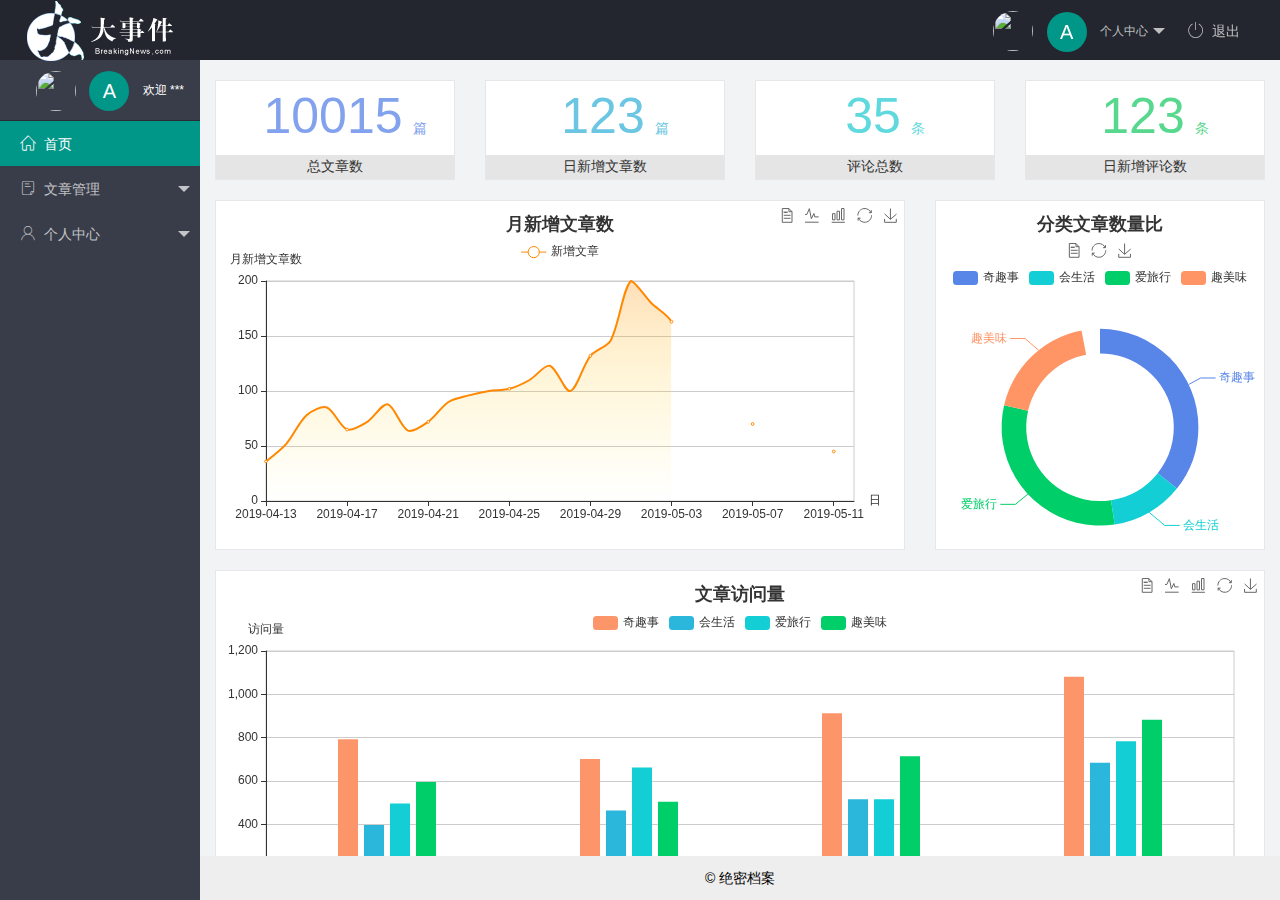
==== commit 36c46c8b: "用户界面完成" ====
--- a/index.html
+++ b/index.html
@@ -33,13 +33,15 @@
                     </dl>
                 </li>
                 <li class="layui-nav-item">
-                    <a href=""><span class="iconfont icon-tuichu"></span>退出</a>
+                    <!-- 添加JavaScript：；就能阻止a链接默认跳转行为 -->
+                    <a href="javascript:;" id="btnLogout"><span class="iconfont icon-tuichu"></span>退出</a>
                 </li>
             </ul>
         </div>
 
         <div class="layui-side layui-bg-black">
             <div class="layui-side-scroll">
+                <!-- 44行代码从25行复制来时候把a链接转换为div盒子 -->
                 <div class="userinfo">
                     <img src="http://t.cn/RCzsdCq" class="layui-nav-img" />
                     <span class="text-avatar">A</span>
@@ -99,7 +101,7 @@
     <script src="./assets/lib/layui/layui.all.js"></script>
     <!-- 导入jquery -->
     <script src="./assets/lib/jquery.js"></script>
-    <!-- 导入自己封装的seabWPI文件 是为了访问url链接成功-->
+    <!-- 导入自己封装的seabWPI文件 是为了访问url链接成功 拼接了总体URL地址-->
     <script src="./assets/js/baseAPI.js"></script>
     <!-- 导入自己的index.js文件 -->
     <script src="./assets/js/index.js"></script>
--- a/assets/css/index.css
+++ b/assets/css/index.css
@@ -49,12 +49,19 @@
     line-height: 60px;
     text-align: center;
     font-size: 12px;
+    /* 禁止里面的内容被用户选中 */
     user-select: none;
 }
+
+
+/* 添加分割线  通过子代选择器*/
 
 .layui-side-scroll .userinfo {
     border-bottom: 1px solid #282b33;
 }
+
+
+/*index.html 26行和45行代码 图片大小和文字大小 */
 
 .layui-nav-img {
     width: 40px;
@@ -62,6 +69,7 @@
 }
 
 .text-avatar {
+    /* 行内元素 */
     display: inline-block;
     width: 40px;
     height: 40px;
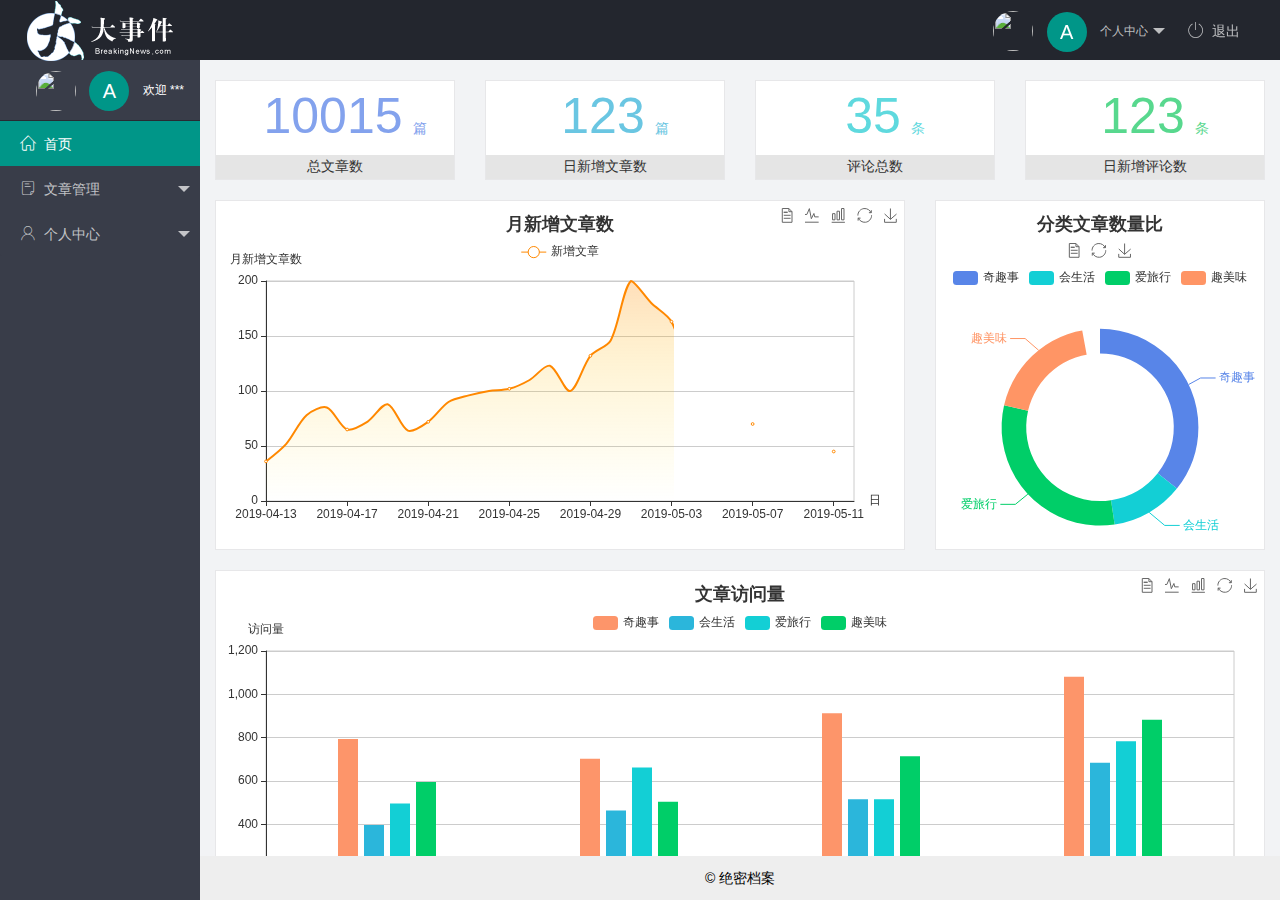
==== commit aadfcb1d: "更新密码成功" ====
--- a/index.html
+++ b/index.html
@@ -73,13 +73,13 @@
                         <a href="javascript:;"><span class="iconfont icon-user"></span>个人中心</a>
                         <dl class="layui-nav-child">
                             <dd>
-                                <a href="javascript:;"><i class="layui-icon layui-icon-app"></i>基本资料</a>
+                                <a href="./user_info.html" target="fm"><i class="layui-icon layui-icon-app"></i>基本资料</a>
                             </dd>
                             <dd>
                                 <a href="javascript:;"><i class="layui-icon layui-icon-app"></i>更换头像</a>
                             </dd>
                             <dd>
-                                <a href="javascript:;"><i class="layui-icon layui-icon-app"></i>重置密码</a>
+                                <a href="./user_pwd.html" target="fm"><i class="layui-icon layui-icon-app"></i>重置密码</a>
                             </dd>
                         </dl>
                     </li>
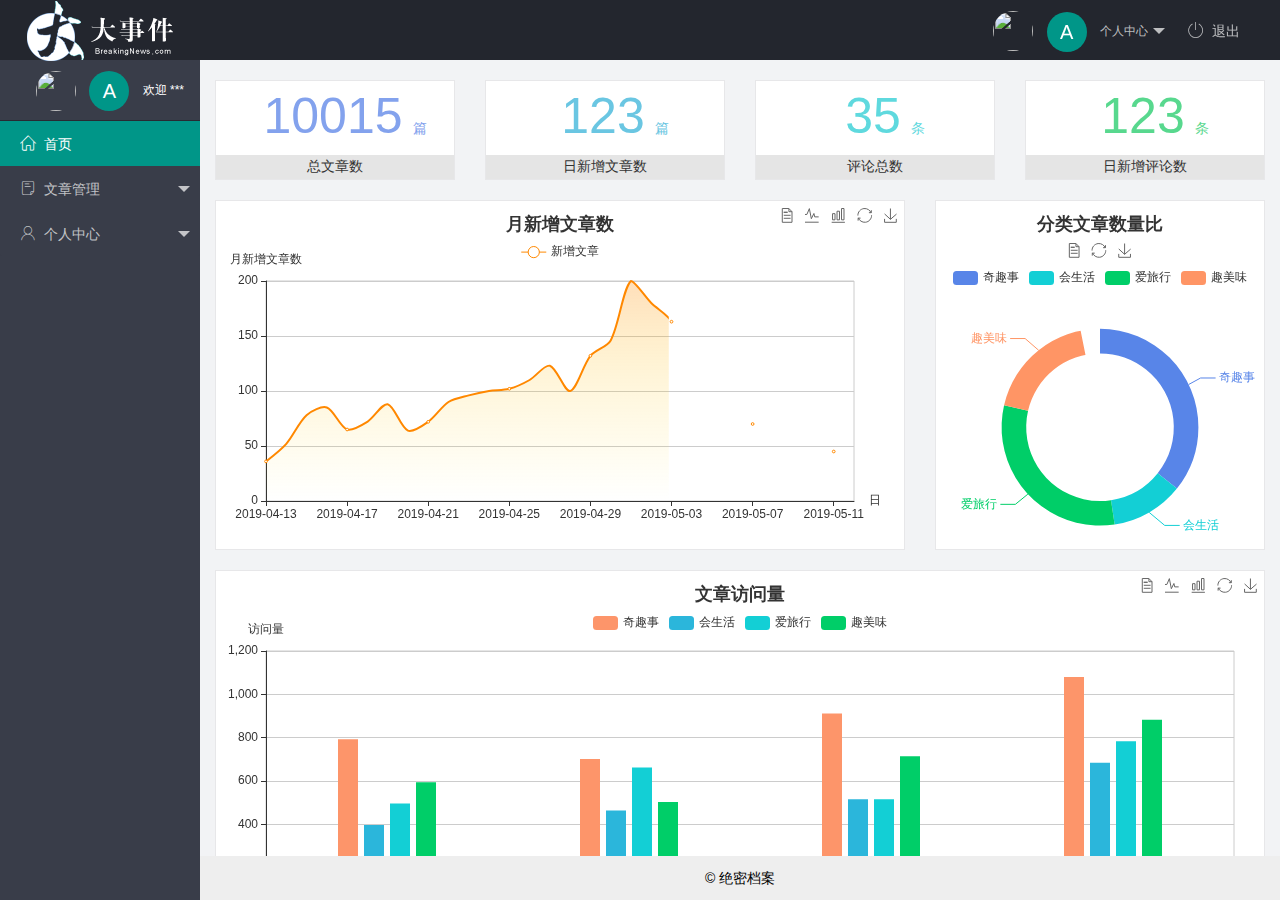
==== commit 120954e8: "个人中心完成" ====
--- a/index.html
+++ b/index.html
@@ -76,7 +76,7 @@
                                 <a href="./user_info.html" target="fm"><i class="layui-icon layui-icon-app"></i>基本资料</a>
                             </dd>
                             <dd>
-                                <a href="javascript:;"><i class="layui-icon layui-icon-app"></i>更换头像</a>
+                                <a href="./user_avater.html" target="fm"><i class="layui-icon layui-icon-app"></i>更换头像</a>
                             </dd>
                             <dd>
                                 <a href="./user_pwd.html" target="fm"><i class="layui-icon layui-icon-app"></i>重置密码</a>
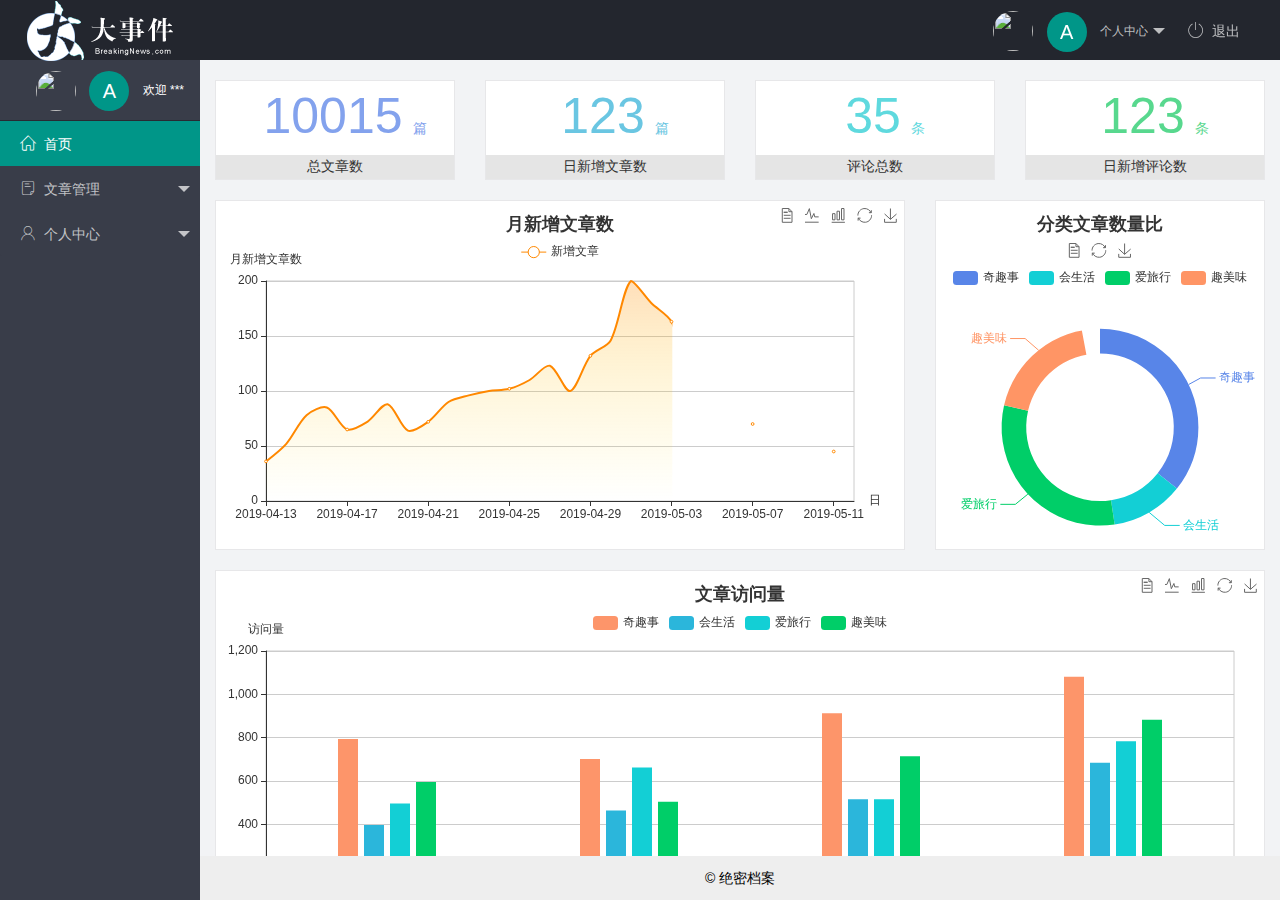
==== commit f591e869: "添加分类" ====
--- a/index.html
+++ b/index.html
@@ -27,9 +27,9 @@
                         <span class="text-avatar">A</span> 个人中心
                     </a>
                     <dl class="layui-nav-child">
-                        <dd><a href="">基本资料</a></dd>
-                        <dd><a href="">更换头像</a></dd>
-                        <dd><a href="">重置密码</a></dd>
+                        <dd><a href="./user_info.html" target="fm">基本资料</a></dd>
+                        <dd><a href="./user_avater.html" target="fm">更换头像</a></dd>
+                        <dd><a href="./user_pwd.html" target="fm">重置密码</a></dd>
                     </dl>
                 </li>
                 <li class="layui-nav-item">
@@ -59,7 +59,7 @@
                         <a class="" href="javascript:;"><span class="iconfont icon-16"></span>文章管理</a>
                         <dl class="layui-nav-child">
                             <dd>
-                                <a href="javascript:;"><i class="layui-icon layui-icon-app"></i>文章类别</a>
+                                <a href="./art_cate.html" target="fm"><i class="layui-icon layui-icon-app"></i>文章类别</a>
                             </dd>
                             <dd>
                                 <a href="javascript:;"><i class="layui-icon layui-icon-app"></i>文章列表</a>
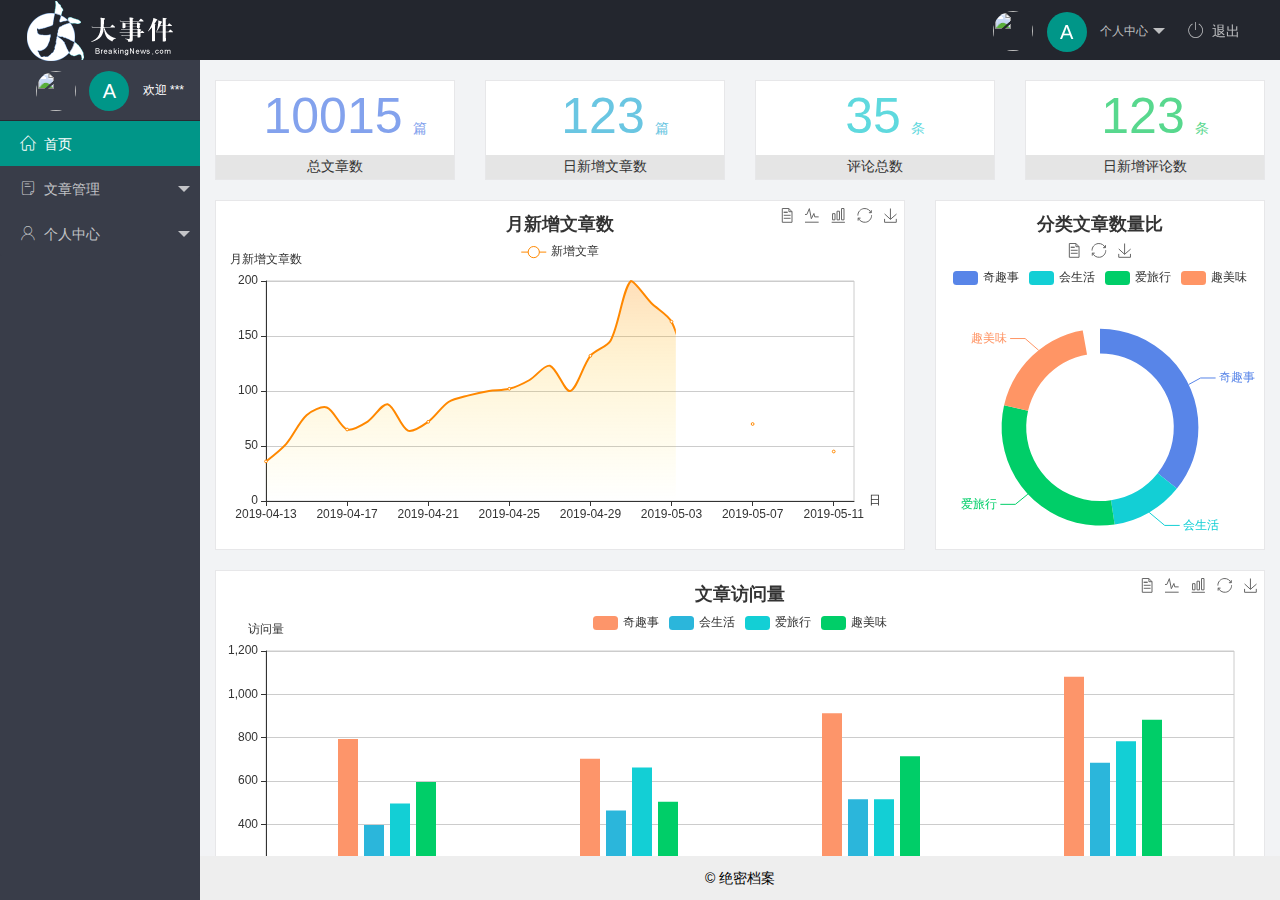
==== commit 754d69d5: "文章列表和筛选完成" ====
--- a/index.html
+++ b/index.html
@@ -62,10 +62,10 @@
                                 <a href="./art_cate.html" target="fm"><i class="layui-icon layui-icon-app"></i>文章类别</a>
                             </dd>
                             <dd>
-                                <a href="javascript:;"><i class="layui-icon layui-icon-app"></i>文章列表</a>
+                                <a href="./art_list.html" target="fm"><i class="layui-icon layui-icon-app"></i>文章列表</a>
                             </dd>
                             <dd>
-                                <a href="javascript:;"><i class="layui-icon layui-icon-app"></i>发布文章</a>
+                                <a href="./art_pub.html" target="fm"><i class="layui-icon layui-icon-app"></i>发布文章</a>
                             </dd>
                         </dl>
                     </li>
